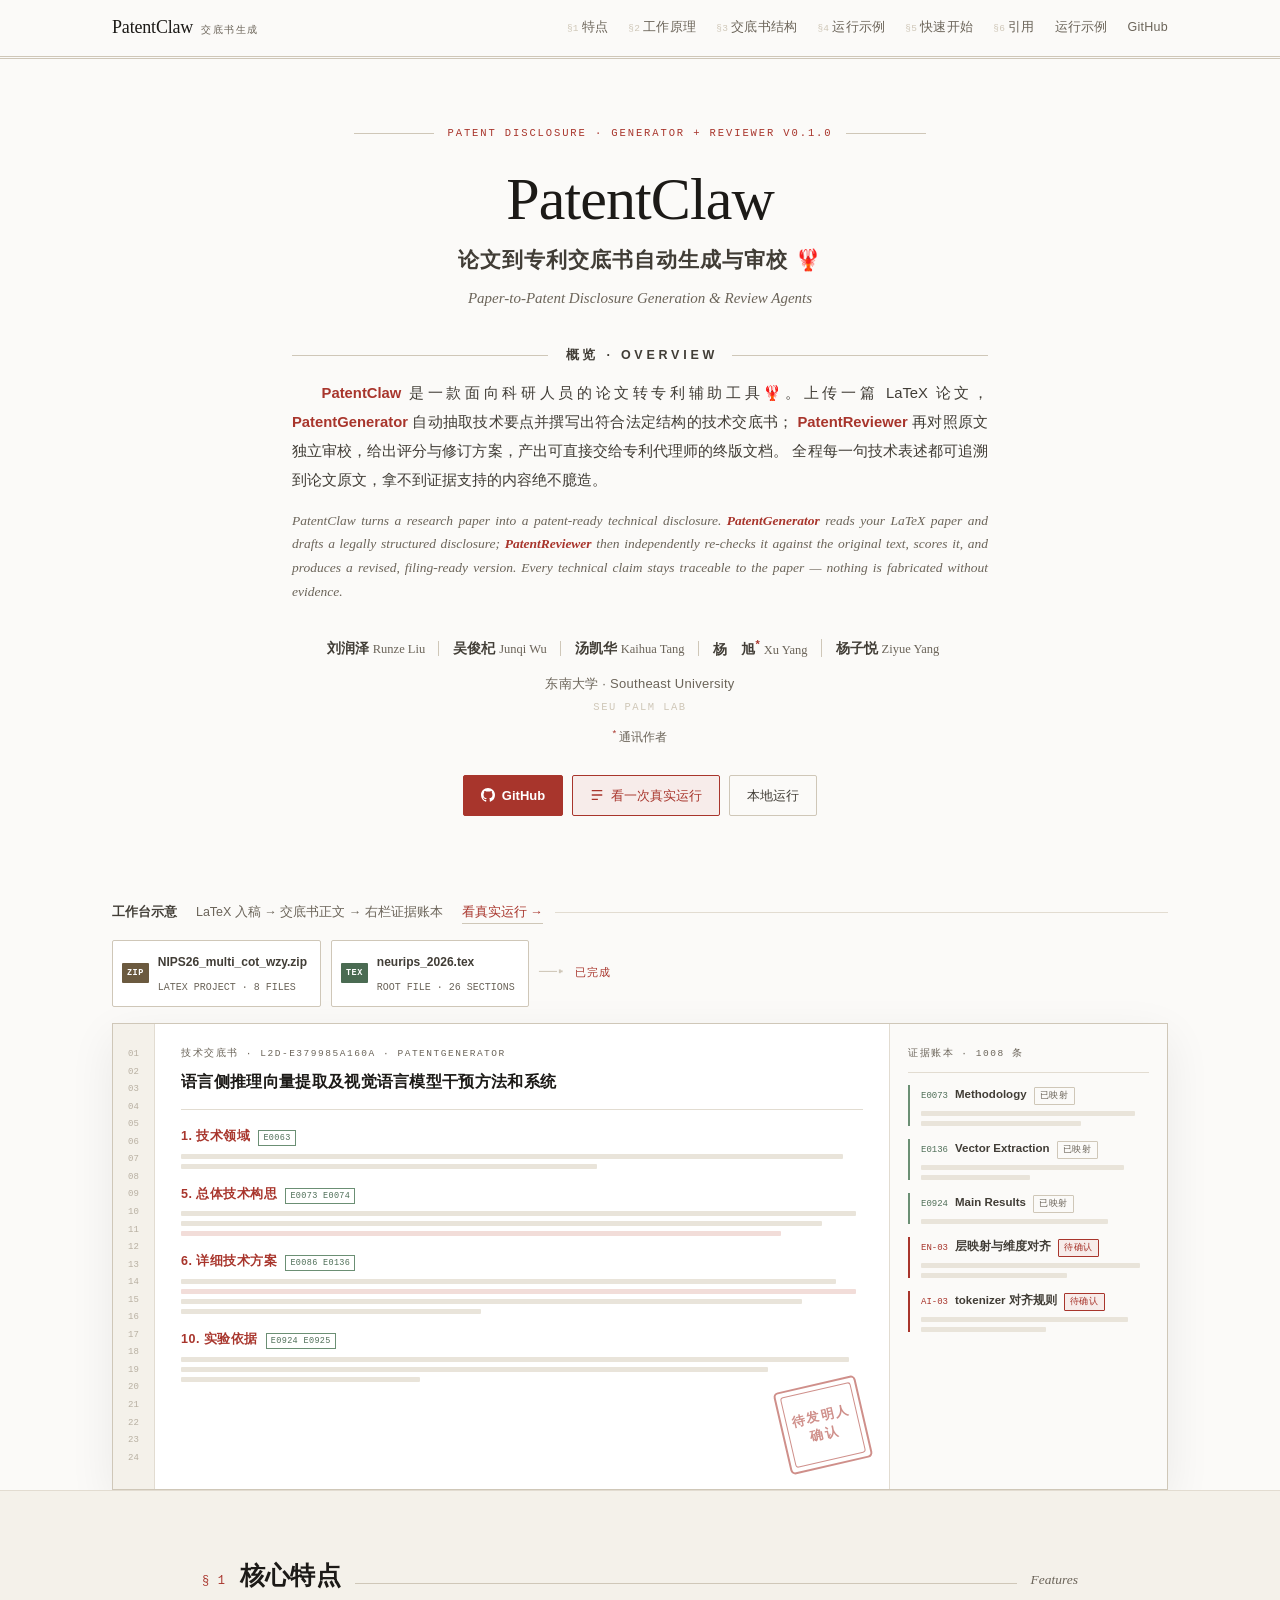
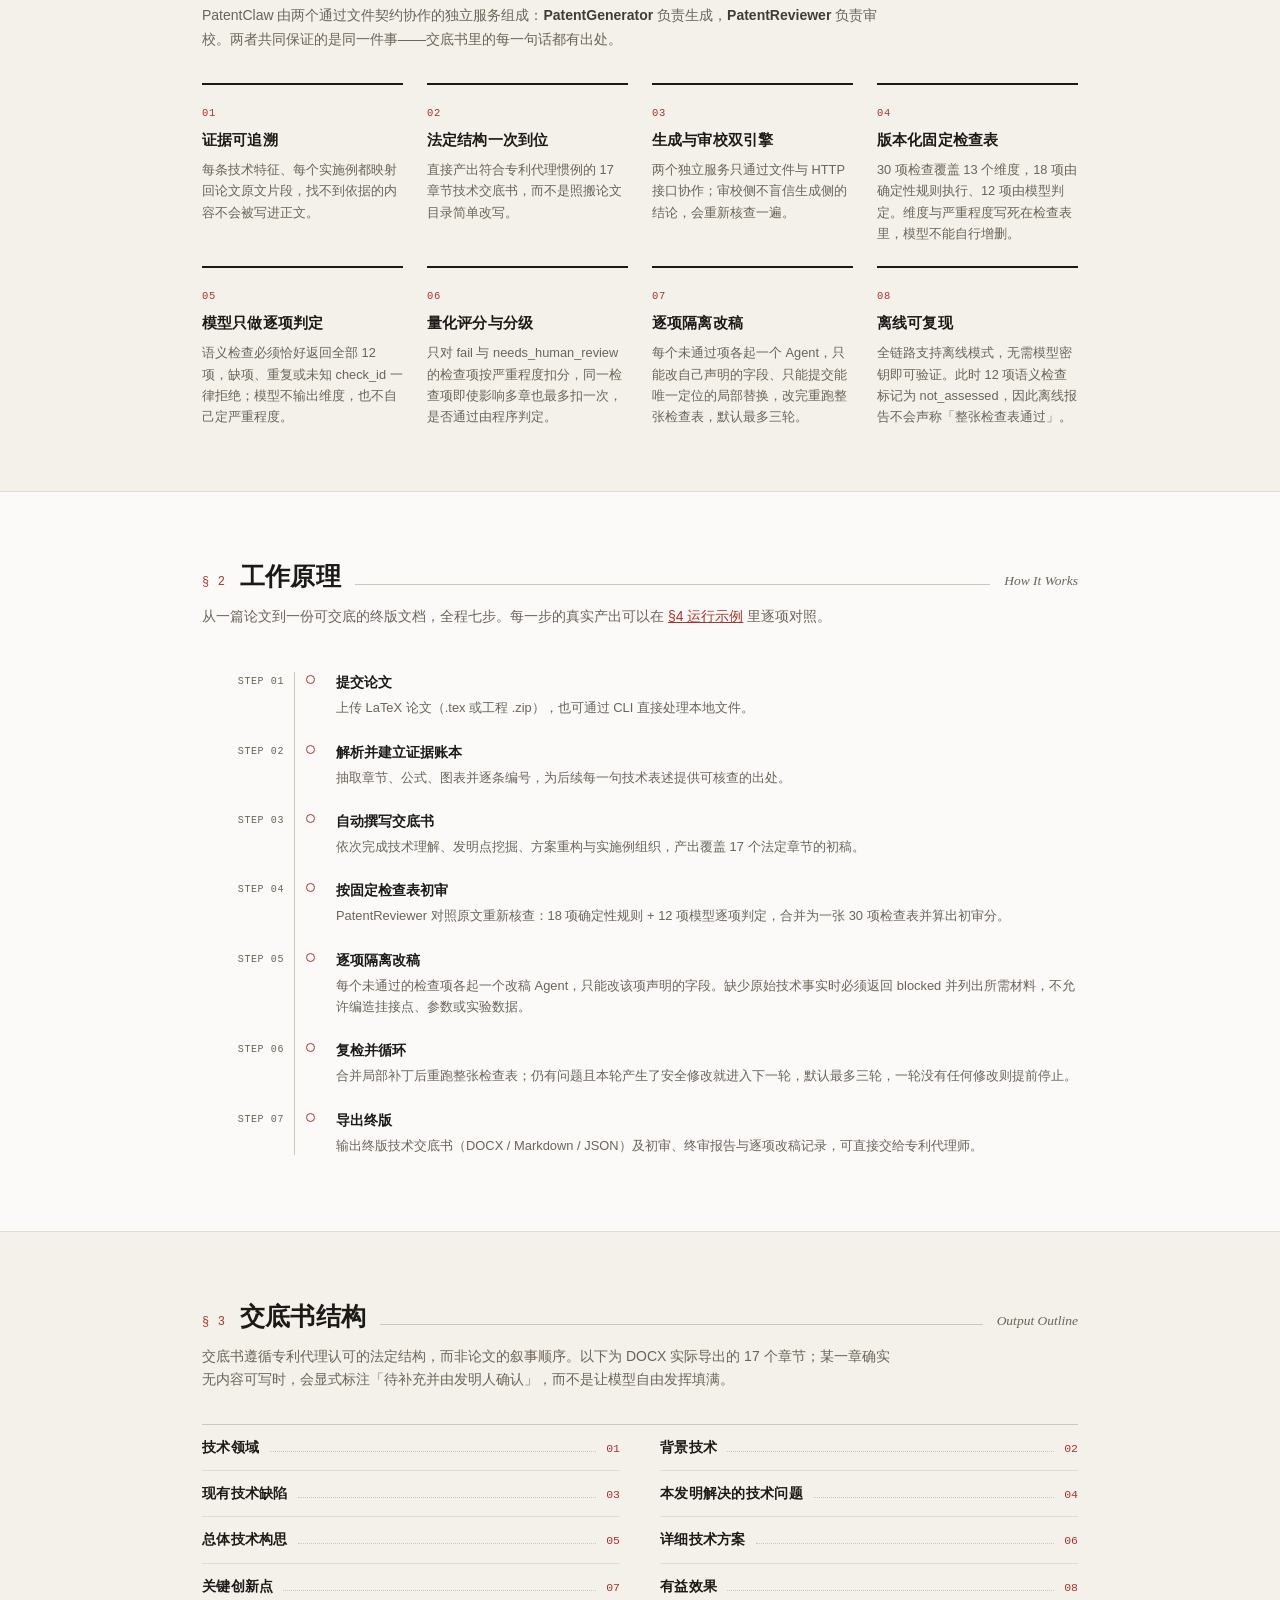
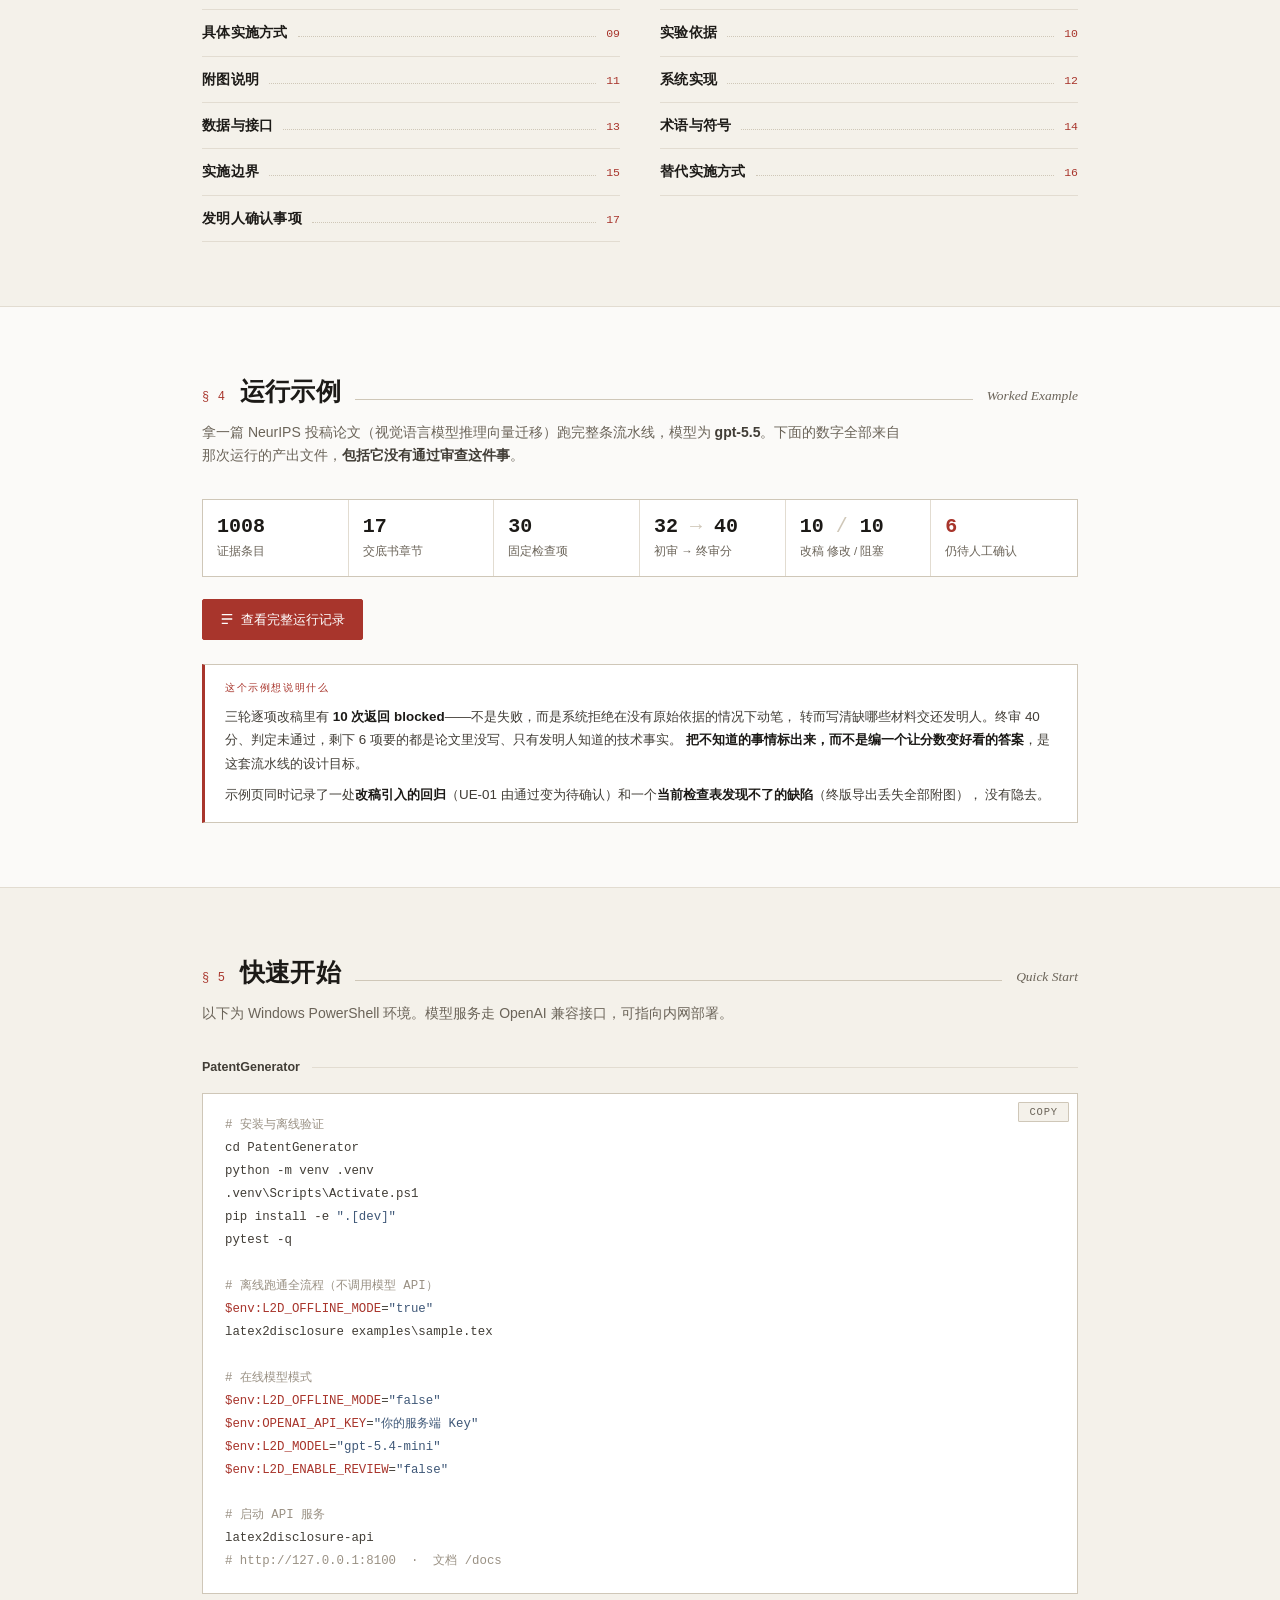
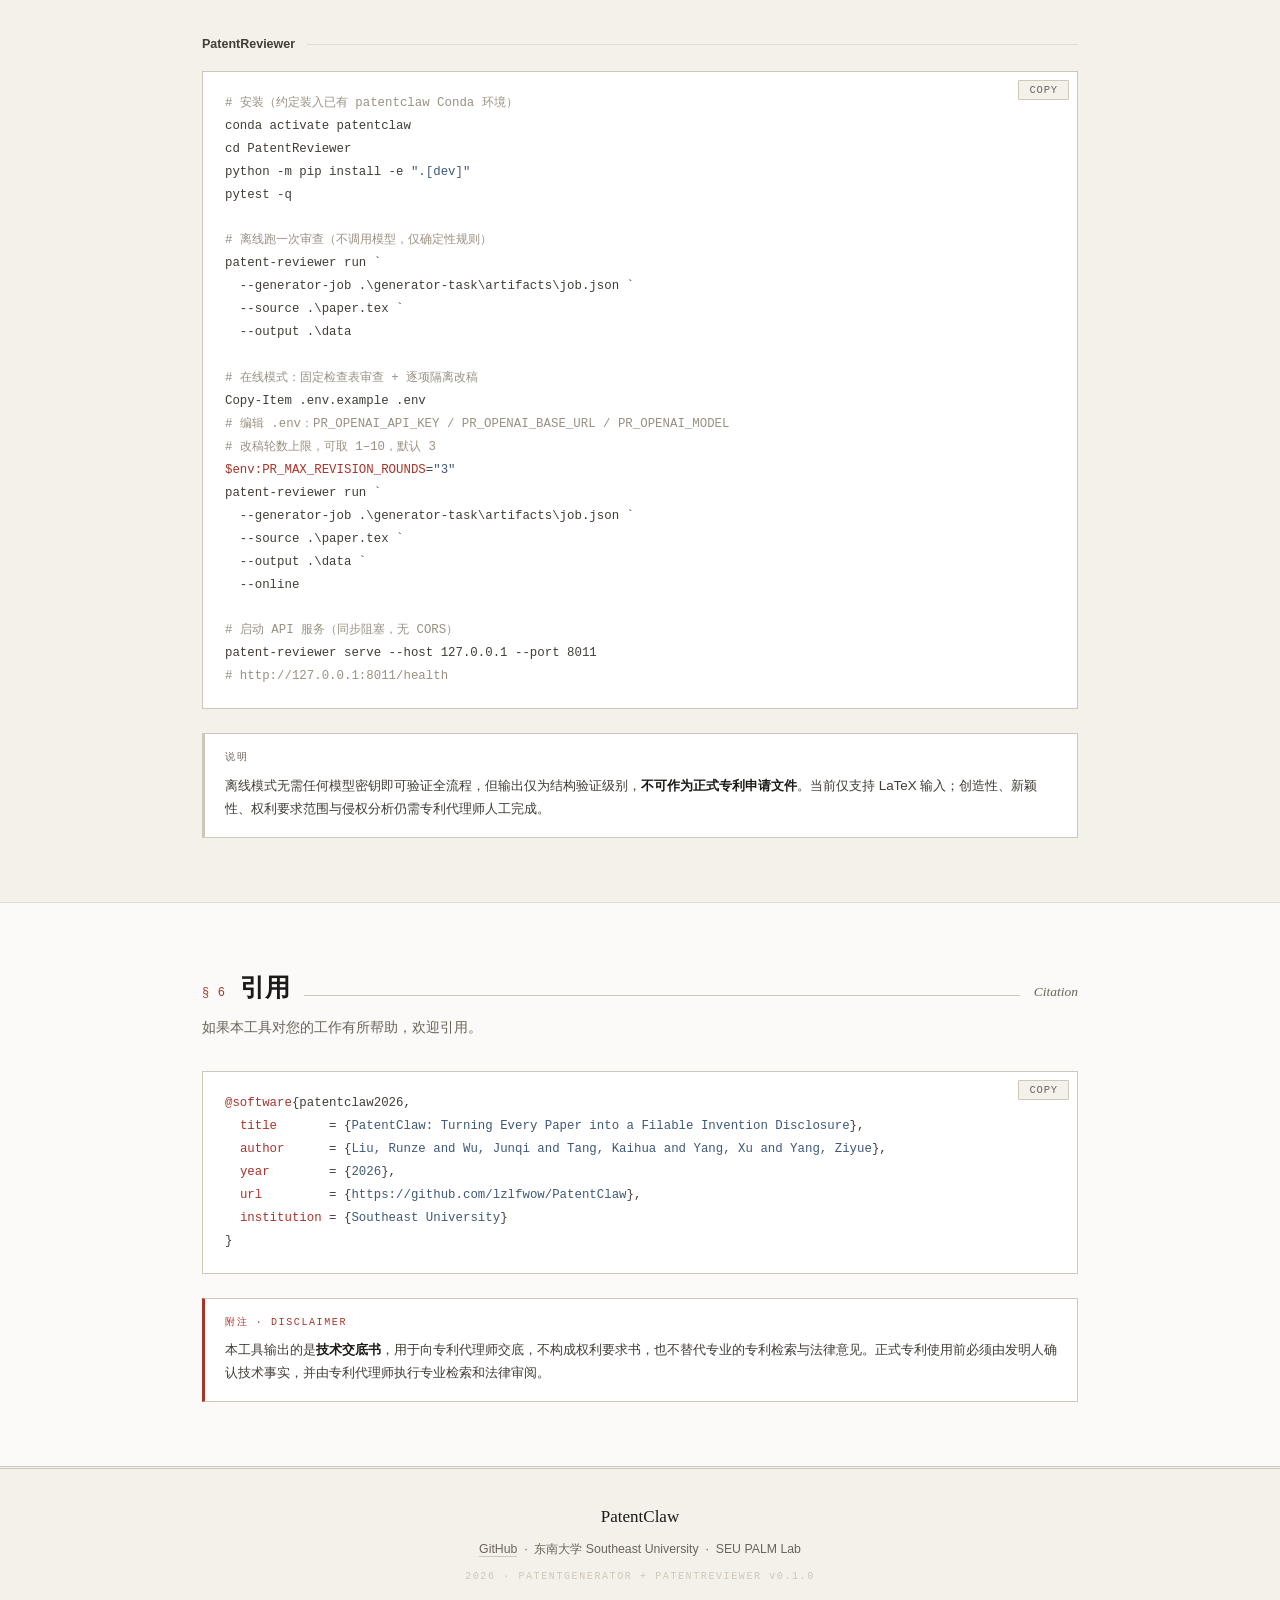
==== web/index.html @ f1d862a6 "feat(web): add project showcase page with real-run example 将展示页纳入仓库，并补上一个基于真实运行数据的示例子页。  - index.htm" ====
<!DOCTYPE html>
<html lang="zh-CN">
<head>
  <meta charset="UTF-8">
  <meta name="viewport" content="width=device-width, initial-scale=1.0">
  <title>PatentClaw — 论文到专利交底书自动生成与审校🦞</title>
  <meta name="description" content="PatentClaw：上传一篇论文，自动生成证据可追溯的技术交底书，并由独立审校服务重新核查、评分与改稿。">
  <meta property="og:title" content="PatentClaw — 论文到专利交底书自动生成与审校">
  <meta property="og:description" content="Turning Every Paper into a Filable Invention Disclosure">
  <meta property="og:type" content="website">
  <!-- 内联 SVG favicon，无需 assets 文件 -->
  <link rel="icon" href="data:image/svg+xml,<svg xmlns='http://www.w3.org/2000/svg' viewBox='0 0 100 100'><text y='.9em' font-size='90'>%F0%9F%A6%9E</text></svg>">
  <link rel="stylesheet" href="style.css">
  <style>

    /* ══════════════════════ HERO ══════════════════════ */
    .hero { max-width: 760px; margin: 0 auto; padding: 66px 32px 40px; text-align: center; }
    .hero-eyebrow { display: flex; align-items: center; gap: 14px; justify-content: center; margin-bottom: 26px; }
    .hero h1 {
      font-family: var(--font-serif);
      font-size: clamp(38px, 6.4vw, 60px);
      font-weight: 400; letter-spacing: -.015em; line-height: 1.05; margin-bottom: 12px;
    }
    .hero-cn {
      font-size: clamp(17px, 2.6vw, 21px); font-weight: 650;
      letter-spacing: .05em; color: var(--ink-2); margin-bottom: 8px;
    }
    .hero-en {
      font-family: var(--font-serif); font-style: italic;
      font-size: 15px; color: var(--muted); margin-bottom: 34px;
    }

    /* 概览块 */
    .abstract { margin-bottom: 32px; text-align: left; }
    .abstract-head { display: flex; align-items: center; gap: 14px; margin-bottom: 14px; }
    .abstract-head::before, .abstract-head::after { content: ''; height: 1px; background: var(--rule-2); flex: 1; }
    .abstract-head span {
      font-size: 12.5px; font-weight: 700; letter-spacing: .3em; color: var(--ink-2); padding-left: .3em;
    }
    .abstract p {
      font-size: 14.8px; line-height: 1.95; color: var(--ink-2);
      text-indent: 2em; text-align: justify;
    }
    .abstract p + p { margin-top: 14px; }
    .abstract p b { color: var(--seal); font-weight: 650; }
    .abstract p.en {
      font-family: var(--font-serif); font-style: italic; text-indent: 0;
      font-size: 13.5px; color: var(--muted); line-height: 1.75;
    }

    /* 署名 */
    .authors { display: flex; flex-wrap: wrap; justify-content: center; align-items: center; gap: 0 14px; margin-bottom: 12px; }
    .authors .a { font-size: 14px; font-weight: 600; color: var(--ink-2); position: relative; padding-right: 14px; }
    .authors .a:not(:last-child)::after {
      content: ''; position: absolute; right: 0; top: 4px; bottom: 4px; width: 1px; background: var(--rule-2);
    }
    .authors .en { font-family: var(--font-serif); font-weight: 400; color: var(--muted); font-size: 12.5px; margin-left: 4px; }
    .authors sup { color: var(--seal); font-size: 11px; margin-left: 1px; }
    .affil { font-size: 13px; color: var(--muted); letter-spacing: .02em; }
    .affil-lab {
      font-family: var(--font-mono); font-size: 10.5px; letter-spacing: .14em;
      text-transform: uppercase; color: var(--rule-2); margin-top: 5px; margin-bottom: 8px;
    }
    .corr-note { font-size: 11.5px; color: var(--muted); margin-bottom: 28px; }
    .corr-note sup { color: var(--seal); }

    .btns { display: flex; gap: 9px; justify-content: center; flex-wrap: wrap; }

    /* ══════════════════════ TEASER ══════════════════════ */
    .teaser { max-width: var(--max-wide); margin: 0 auto; padding: 46px 32px 0; }
    .teaser-cap { display: flex; align-items: center; gap: 12px; font-size: 12.5px; color: var(--muted); margin-bottom: 16px; }
    .teaser-cap::after { content: ''; flex: 1; height: 1px; background: var(--rule); }
    .teaser-cap b { color: var(--ink-2); font-weight: 650; }

    .intake { display: flex; align-items: center; gap: 10px; flex-wrap: wrap; margin-bottom: 16px; }
    .fchip {
      display: flex; align-items: center; gap: 9px;
      border: 1px solid var(--rule-2); background: var(--sheet);
      padding: 8px 13px 8px 9px; border-radius: 2px;
    }
    .fchip-ext {
      font-family: var(--font-mono); font-size: 8.5px; font-weight: 700; letter-spacing: .06em;
      color: #fff; padding: 3px 5px; border-radius: 1px;
    }
    .ext-tex { background: #4a6b52; } .ext-zip { background: #6b5a3f; }
    .fchip-name { font-size: 12px; font-weight: 600; color: var(--ink-2); }
    .fchip-meta { font-size: 10px; color: var(--muted); font-family: var(--font-mono); }
    .intake-arrow { font-family: var(--font-mono); color: var(--rule-2); font-size: 15px; }
    .intake-state { font-family: var(--font-mono); font-size: 10.5px; letter-spacing: .1em; color: var(--seal); text-transform: uppercase; }

    .sheet {
      display: grid; grid-template-columns: 1fr 278px;
      border: 1px solid var(--rule-2); background: var(--sheet);
      box-shadow: 0 1px 0 var(--rule-2), 0 14px 44px rgba(28,26,23,.07);
    }
    .sheet-main { position: relative; display: grid; grid-template-columns: 42px 1fr; }
    .lines {
      border-right: 1px solid var(--rule); background: var(--paper-2);
      padding: 22px 0; text-align: center;
      font-family: var(--font-mono); font-size: 9px; color: #b8b0a2; line-height: 1.95; user-select: none;
    }
    .sheet-doc { padding: 22px 26px 26px; position: relative; overflow: hidden; }
    .doc-kicker {
      font-family: var(--font-mono); font-size: 9.5px; letter-spacing: .16em;
      text-transform: uppercase; color: var(--muted); margin-bottom: 7px;
    }
    .doc-title { font-size: 16px; font-weight: 700; letter-spacing: .02em; padding-bottom: 14px; margin-bottom: 16px; border-bottom: 1px solid var(--rule); }
    .doc-sec { margin-bottom: 15px; }
    .doc-h { font-size: 12.5px; font-weight: 700; color: var(--seal); letter-spacing: .04em; margin-bottom: 7px; display: flex; align-items: baseline; gap: 8px; }
    .doc-ev { font-family: var(--font-mono); font-size: 8.5px; color: var(--jade); border: 1px solid var(--jade-line); padding: 0 4px; font-weight: 400; letter-spacing: .04em; }
    .bar { height: 5px; border-radius: 1px; background: #e9e4da; margin-bottom: 5px; }
    .bar.hl { background: #f2ddd9; }

    .seal-stamp {
      position: absolute; right: 24px; bottom: 22px;
      width: 84px; height: 84px; border: 2.5px solid var(--seal); border-radius: 5px;
      display: flex; align-items: center; justify-content: center;
      color: var(--seal); font-size: 13px; font-weight: 700;
      letter-spacing: .14em; line-height: 1.4; text-align: center;
      transform: rotate(-13deg); opacity: .55;
    }
    .seal-stamp::before { content: ''; position: absolute; inset: 4px; border: 1px solid var(--seal); border-radius: 3px; }

    .gutter { border-left: 1px solid var(--rule); background: var(--paper); padding: 22px 18px; }
    .gutter-h {
      font-family: var(--font-mono); font-size: 9.5px; letter-spacing: .16em; text-transform: uppercase;
      color: var(--muted); padding-bottom: 10px; margin-bottom: 12px; border-bottom: 1px solid var(--rule);
    }
    .anno { margin-bottom: 13px; padding-left: 11px; border-left: 2px solid var(--jade-line); }
    .anno.warn { border-left-color: var(--seal); }
    .anno-h { display: flex; align-items: baseline; gap: 7px; margin-bottom: 6px; flex-wrap: wrap; }
    .anno-code { font-family: var(--font-mono); font-size: 9px; color: var(--jade); }
    .anno.warn .anno-code { color: var(--seal); }
    .anno-name { font-size: 11.5px; font-weight: 650; color: var(--ink-2); }
    .anno-lv {
      font-family: var(--font-mono); font-size: 8.5px; letter-spacing: .08em;
      padding: 1px 5px; border: 1px solid var(--rule-2); color: var(--muted); border-radius: 1px;
    }
    .anno.warn .anno-lv { border-color: var(--seal); color: var(--seal); background: var(--seal-tint); }

    @media (max-width: 860px) {
      .sheet { grid-template-columns: 1fr; }
      .gutter { border-left: none; border-top: 1px solid var(--rule); }
      .lines { display: none; }
      .sheet-main { grid-template-columns: 1fr; }
    }

    /* ── 特点卡片 ── */
    .feat-grid { display: grid; grid-template-columns: repeat(4, 1fr); gap: 22px 24px; }
    .feat-card { border-top: 2px solid var(--ink); padding-top: 14px; }
    .feat-no { font-family: var(--font-mono); font-size: 10.5px; color: var(--seal); letter-spacing: .06em; }
    .feat-title { font-size: 14.5px; font-weight: 700; letter-spacing: .01em; margin: 6px 0 6px; }
    .feat-desc { font-size: 12.8px; color: var(--muted); line-height: 1.65; }
    @media (max-width: 900px) { .feat-grid { grid-template-columns: repeat(2, 1fr); } }
    @media (max-width: 560px) { .feat-grid { grid-template-columns: 1fr; } }

    /* ── 流水线（竖向） ── */
    .flow { position: relative; padding-left: 4px; }
    .flow::before { content: ''; position: absolute; left: 92px; top: 12px; bottom: 12px; width: 1px; background: var(--rule-2); }
    .flow-row { display: grid; grid-template-columns: 78px 28px 1fr; gap: 0 12px; align-items: start; padding: 11px 0; }
    .flow-stage {
      font-family: var(--font-mono); font-size: 10px; letter-spacing: .06em;
      color: var(--muted); text-align: right; padding-top: 3px;
    }
    .flow-dot-wrap { display: flex; justify-content: center; padding-top: 4px; }
    .flow-dot {
      width: 9px; height: 9px; border-radius: 50%;
      background: var(--paper); border: 1px solid var(--seal); position: relative; z-index: 1;
    }
    .flow-h { display: flex; align-items: baseline; gap: 9px; flex-wrap: wrap; margin-bottom: 3px; }
    .flow-cn { font-size: 14px; font-weight: 700; color: var(--ink); }
    .flow-d { font-size: 12.9px; color: var(--muted); line-height: 1.65; }
    @media (max-width: 640px) {
      .flow::before { display: none; }
      .flow-row { grid-template-columns: 1fr; gap: 3px; }
      .flow-stage { text-align: left; }
      .flow-dot-wrap { display: none; }
    }

    /* ── 目录 ── */
    .toc { border-top: 1px solid var(--rule-2); display: grid; grid-template-columns: 1fr 1fr; gap: 0 40px; }
    .toc-item { padding: 11px 0; border-bottom: 1px solid var(--rule); }
    .toc-line { display: flex; align-items: baseline; }
    .toc-cn { font-size: 14.2px; font-weight: 650; letter-spacing: .02em; }
    .toc-dots { flex: 1; border-bottom: 1px dotted var(--rule-2); margin: 0 10px 5px; min-width: 24px; }
    .toc-no { font-family: var(--font-mono); font-size: 11.5px; color: var(--seal); }
    @media (max-width: 640px) { .toc { grid-template-columns: 1fr; } }

    /* ── 代码 ── */
    .code-wrap { position: relative; }
    .code {
      background: var(--sheet); border: 1px solid var(--rule-2);
      padding: 20px 22px; font-family: var(--font-mono);
      font-size: 12.4px; line-height: 1.85; color: var(--ink-2);
      overflow-x: auto; white-space: pre;
    }
    .code .c { color: #9a9184; }
    .code .k { color: var(--seal); }
    .code .v { color: #3f5878; }
    .copy-btn {
      position: absolute; top: 9px; right: 9px;
      background: var(--paper-2); color: var(--muted);
      border: 1px solid var(--rule-2); border-radius: 1px;
      padding: 3px 10px; font-size: 10.5px; cursor: pointer;
      font-family: var(--font-mono); letter-spacing: .08em; transition: all .15s;
    }
    .copy-btn:hover { color: var(--seal); border-color: var(--seal); }

    /* ── 运行示例 ── */
    .ex-stats {
      display: grid; grid-template-columns: repeat(6, 1fr);
      border: 1px solid var(--rule-2); background: var(--sheet); margin-bottom: 22px;
    }
    .ex-stat { padding: 15px 14px; border-right: 1px solid var(--rule); }
    .ex-stat:last-child { border-right: none; }
    .ex-stat-v { font-family: var(--font-mono); font-size: 20px; font-weight: 600; color: var(--ink); line-height: 1.2; }
    .ex-stat-v .to { color: var(--rule-2); font-weight: 400; }
    .ex-stat-v.seal { color: var(--seal); }
    .ex-stat-k { font-size: 11.5px; color: var(--muted); margin-top: 3px; }
    @media (max-width: 860px) {
      .ex-stats { grid-template-columns: repeat(3, 1fr); }
      .ex-stat { border-bottom: 1px solid var(--rule); }
      .ex-stat:nth-child(3n) { border-right: none; }
    }
    @media (max-width: 480px) { .ex-stats { grid-template-columns: repeat(2, 1fr); } }
  </style>
</head>
<body>

<!-- ══════════════════════ NAV ══════════════════════ -->
<nav>
  <div class="nav-inner">
    <a href="#" class="nav-brand">
      <span class="nav-brand-name">PatentClaw</span>
      <span class="nav-brand-sub">交底书生成</span>
    </a>
    <div class="nav-links">
      <a href="#features"><span class="nav-no">§1</span>特点</a>
      <a href="#flow"><span class="nav-no">§2</span>工作原理</a>
      <a href="#outline"><span class="nav-no">§3</span>交底书结构</a>
      <a href="#example"><span class="nav-no">§4</span>运行示例</a>
      <a href="#start"><span class="nav-no">§5</span>快速开始</a>
      <a href="#citation"><span class="nav-no">§6</span>引用</a>
      <a href="example.html" class="nav-keep">运行示例</a>
      <a href="https://github.com/lzlfwow/PatentClaw" target="_blank" rel="noopener" class="nav-keep">GitHub</a>
    </div>
  </div>
</nav>

<!-- ══════════════════════ HERO ══════════════════════ -->
<div class="hero">
  <div class="hero-eyebrow"><span class="eyebrow">Patent Disclosure · Generator + Reviewer v0.1.0</span></div>

  <h1>PatentClaw</h1>
  <div class="hero-cn">论文到专利交底书自动生成与审校 🦞</div>
  <div class="hero-en">Paper-to-Patent Disclosure Generation &amp; Review Agents</div>

  <div class="abstract">
    <div class="abstract-head"><span>概览 · OVERVIEW</span></div>
    <p>
      <b>PatentClaw</b> 是一款面向科研人员的论文转专利辅助工具🦞。上传一篇 LaTeX 论文，
      <b>PatentGenerator</b> 自动抽取技术要点并撰写出符合法定结构的技术交底书；
      <b>PatentReviewer</b> 再对照原文独立审校，给出评分与修订方案，产出可直接交给专利代理师的终版文档。
      全程每一句技术表述都可追溯到论文原文，拿不到证据支持的内容绝不臆造。
    </p>
    <p class="en">
      PatentClaw turns a research paper into a patent-ready technical disclosure.
      <b>PatentGenerator</b> reads your LaTeX paper and drafts a legally structured disclosure;
      <b>PatentReviewer</b> then independently re-checks it against the original text, scores it,
      and produces a revised, filing-ready version. Every technical claim stays traceable to the
      paper — nothing is fabricated without evidence.
    </p>
  </div>

  <!-- TODO: 作者顺序 / 英文名如有变动，改这里与 §6 BibTeX 两处 -->
  <div class="authors">
    <span class="a">刘润泽<span class="en">Runze Liu</span></span>
    <span class="a">吴俊杞<span class="en">Junqi Wu</span></span>
    <span class="a">汤凯华<span class="en">Kaihua Tang</span></span>
    <span class="a">杨　旭<sup>*</sup><span class="en">Xu Yang</span></span>
    <span class="a">杨子悦<span class="en">Ziyue Yang</span></span>
  </div>
  <div class="affil">东南大学 · Southeast University</div>
  <div class="affil-lab">SEU PALM Lab</div>
  <div class="corr-note"><sup>*</sup> 通讯作者</div>

  <div class="btns">
    <a href="https://github.com/lzlfwow/PatentClaw" target="_blank" rel="noopener" class="btn btn-primary">
      <svg viewBox="0 0 16 16" fill="currentColor"><path d="M8 0C3.58 0 0 3.58 0 8c0 3.54 2.29 6.53 5.47 7.59.4.07.55-.17.55-.38 0-.19-.01-.82-.01-1.49-2.01.37-2.53-.49-2.69-.94-.09-.23-.48-.94-.82-1.13-.28-.15-.68-.52-.01-.53.63-.01 1.08.58 1.23.82.72 1.21 1.87.87 2.33.66.07-.52.28-.87.51-1.07-1.78-.2-3.64-.89-3.64-3.95 0-.87.31-1.59.82-2.15-.08-.2-.36-1.02.08-2.12 0 0 .67-.21 2.2.82.64-.18 1.32-.27 2-.27.68 0 1.36.09 2 .27 1.53-1.04 2.2-.82 2.2-.82.44 1.1.16 1.92.08 2.12.51.56.82 1.27.82 2.15 0 3.07-1.87 3.75-3.65 3.95.29.25.54.73.54 1.48 0 1.07-.01 1.93-.01 2.2 0 .21.15.46.55.38A8.013 8.013 0 0016 8c0-4.42-3.58-8-8-8z"/></svg>
      GitHub
    </a>
    <a href="example.html" class="btn btn-seal">
      <svg viewBox="0 0 16 16" fill="none" stroke="currentColor" stroke-width="1.6"><path d="M2 3h12M2 8h12M2 13h7"/></svg>
      看一次真实运行
    </a>
    <a href="#start" class="btn">本地运行</a>
  </div>
</div>

<!-- ══════════════════════ TEASER ══════════════════════ -->
<!-- 说明：以下整块是纯 CSS 画的界面示意，无图片依赖。
     文字信息取自 §4 的真实运行（生成任务 l2d-e379985a160a），
     灰条为正文段落的视觉占位；完整正文见 example.html -->
<div class="teaser">
  <p class="teaser-cap"><b>工作台示意</b>&nbsp;&nbsp;LaTeX 入稿 → 交底书正文 → 右栏证据账本&nbsp;&nbsp;<a href="example.html" style="color:var(--seal);text-decoration:none;border-bottom:1px solid var(--rule-2);">看真实运行 →</a></p>

  <div class="intake">
    <div class="fchip">
      <span class="fchip-ext ext-zip">ZIP</span>
      <span><span class="fchip-name">NIPS26_multi_cot_wzy.zip</span><br><span class="fchip-meta">LATEX PROJECT · 8 FILES</span></span>
    </div>
    <div class="fchip">
      <span class="fchip-ext ext-tex">TEX</span>
      <span><span class="fchip-name">neurips_2026.tex</span><br><span class="fchip-meta">ROOT FILE · 26 SECTIONS</span></span>
    </div>
    <span class="intake-arrow">──▸</span>
    <span class="intake-state">已完成</span>
  </div>

  <div class="sheet">
    <div class="sheet-main">
      <div class="lines">01<br>02<br>03<br>04<br>05<br>06<br>07<br>08<br>09<br>10<br>11<br>12<br>13<br>14<br>15<br>16<br>17<br>18<br>19<br>20<br>21<br>22<br>23<br>24</div>
      <div class="sheet-doc">
        <div class="doc-kicker">技术交底书 · l2d-e379985a160a · PatentGenerator</div>
        <div class="doc-title">语言侧推理向量提取及视觉语言模型干预方法和系统</div>

        <div class="doc-sec">
          <div class="doc-h">1. 技术领域 <span class="doc-ev">E0063</span></div>
          <div class="bar" style="width:97%"></div>
          <div class="bar" style="width:61%"></div>
        </div>
        <div class="doc-sec">
          <div class="doc-h">5. 总体技术构思 <span class="doc-ev">E0073 E0074</span></div>
          <div class="bar" style="width:99%"></div>
          <div class="bar" style="width:94%"></div>
          <div class="bar hl" style="width:88%"></div>
        </div>
        <div class="doc-sec">
          <div class="doc-h">6. 详细技术方案 <span class="doc-ev">E0086 E0136</span></div>
          <div class="bar" style="width:96%"></div>
          <div class="bar hl" style="width:99%"></div>
          <div class="bar" style="width:91%"></div>
          <div class="bar" style="width:44%"></div>
        </div>
        <div class="doc-sec">
          <div class="doc-h">10. 实验依据 <span class="doc-ev">E0924 E0925</span></div>
          <div class="bar" style="width:98%"></div>
          <div class="bar" style="width:86%"></div>
          <div class="bar" style="width:35%"></div>
        </div>

        <div class="seal-stamp">待发明人<br>确认</div>
      </div>
    </div>

    <div class="gutter">
      <div class="gutter-h">证据账本 · 1008 条</div>
      <div class="anno">
        <div class="anno-h"><span class="anno-code">E0073</span><span class="anno-name">Methodology</span><span class="anno-lv">已映射</span></div>
        <div class="bar" style="width:94%"></div><div class="bar" style="width:70%"></div>
      </div>
      <div class="anno">
        <div class="anno-h"><span class="anno-code">E0136</span><span class="anno-name">Vector Extraction</span><span class="anno-lv">已映射</span></div>
        <div class="bar" style="width:89%"></div><div class="bar" style="width:48%"></div>
      </div>
      <div class="anno">
        <div class="anno-h"><span class="anno-code">E0924</span><span class="anno-name">Main Results</span><span class="anno-lv">已映射</span></div>
        <div class="bar" style="width:82%"></div>
      </div>
      <div class="anno warn">
        <div class="anno-h"><span class="anno-code">EN-03</span><span class="anno-name">层映射与维度对齐</span><span class="anno-lv">待确认</span></div>
        <div class="bar" style="width:96%"></div><div class="bar" style="width:64%"></div>
      </div>
      <div class="anno warn">
        <div class="anno-h"><span class="anno-code">AI-03</span><span class="anno-name">tokenizer 对齐规则</span><span class="anno-lv">待确认</span></div>
        <div class="bar" style="width:91%"></div><div class="bar" style="width:55%"></div>
      </div>
    </div>
  </div>
</div>

<!-- ══════════════════════ § 1 核心特点 ══════════════════════ -->
<section id="features" class="tint">
  <div class="container">
    <div class="sec-head">
      <span class="sec-no">§ 1</span>
      <h2 class="sec-title">核心特点</h2>
      <span class="sec-rule"></span>
      <span class="sec-en">Features</span>
    </div>
    <p class="sec-desc">PatentClaw 由两个通过文件契约协作的独立服务组成：<b>PatentGenerator</b> 负责生成，<b>PatentReviewer</b> 负责审校。两者共同保证的是同一件事——交底书里的每一句话都有出处。</p>

    <div class="feat-grid">
      <div class="feat-card">
        <span class="feat-no">01</span>
        <div class="feat-title">证据可追溯</div>
        <div class="feat-desc">每条技术特征、每个实施例都映射回论文原文片段，找不到依据的内容不会被写进正文。</div>
      </div>
      <div class="feat-card">
        <span class="feat-no">02</span>
        <div class="feat-title">法定结构一次到位</div>
        <div class="feat-desc">直接产出符合专利代理惯例的 17 章节技术交底书，而不是照搬论文目录简单改写。</div>
      </div>
      <div class="feat-card">
        <span class="feat-no">03</span>
        <div class="feat-title">生成与审校双引擎</div>
        <div class="feat-desc">两个独立服务只通过文件与 HTTP 接口协作；审校侧不盲信生成侧的结论，会重新核查一遍。</div>
      </div>
      <div class="feat-card">
        <span class="feat-no">04</span>
        <div class="feat-title">版本化固定检查表</div>
        <div class="feat-desc">30 项检查覆盖 13 个维度，18 项由确定性规则执行、12 项由模型判定。维度与严重程度写死在检查表里，模型不能自行增删。</div>
      </div>
      <div class="feat-card">
        <span class="feat-no">05</span>
        <div class="feat-title">模型只做逐项判定</div>
        <div class="feat-desc">语义检查必须恰好返回全部 12 项，缺项、重复或未知 check_id 一律拒绝；模型不输出维度，也不自己定严重程度。</div>
      </div>
      <div class="feat-card">
        <span class="feat-no">06</span>
        <div class="feat-title">量化评分与分级</div>
        <div class="feat-desc">只对 fail 与 needs_human_review 的检查项按严重程度扣分，同一检查项即使影响多章也最多扣一次，是否通过由程序判定。</div>
      </div>
      <div class="feat-card">
        <span class="feat-no">07</span>
        <div class="feat-title">逐项隔离改稿</div>
        <div class="feat-desc">每个未通过项各起一个 Agent，只能改自己声明的字段、只能提交能唯一定位的局部替换，改完重跑整张检查表，默认最多三轮。</div>
      </div>
      <div class="feat-card">
        <span class="feat-no">08</span>
        <div class="feat-title">离线可复现</div>
        <div class="feat-desc">全链路支持离线模式，无需模型密钥即可验证。此时 12 项语义检查标记为 not_assessed，因此离线报告不会声称「整张检查表通过」。</div>
      </div>
    </div>
  </div>
</section>

<!-- ══════════════════════ § 2 工作原理 ══════════════════════ -->
<section id="flow">
  <div class="container">
    <div class="sec-head">
      <span class="sec-no">§ 2</span>
      <h2 class="sec-title">工作原理</h2>
      <span class="sec-rule"></span>
      <span class="sec-en">How It Works</span>
    </div>
    <p class="sec-desc">从一篇论文到一份可交底的终版文档，全程七步。每一步的真实产出可以在 <a href="example.html" style="color:var(--seal);">§4 运行示例</a> 里逐项对照。</p>

    <div class="flow">
      <div class="flow-row">
        <span class="flow-stage">STEP 01</span>
        <span class="flow-dot-wrap"><span class="flow-dot"></span></span>
        <div>
          <div class="flow-h"><span class="flow-cn">提交论文</span></div>
          <div class="flow-d">上传 LaTeX 论文（.tex 或工程 .zip），也可通过 CLI 直接处理本地文件。</div>
        </div>
      </div>
      <div class="flow-row">
        <span class="flow-stage">STEP 02</span>
        <span class="flow-dot-wrap"><span class="flow-dot"></span></span>
        <div>
          <div class="flow-h"><span class="flow-cn">解析并建立证据账本</span></div>
          <div class="flow-d">抽取章节、公式、图表并逐条编号，为后续每一句技术表述提供可核查的出处。</div>
        </div>
      </div>
      <div class="flow-row">
        <span class="flow-stage">STEP 03</span>
        <span class="flow-dot-wrap"><span class="flow-dot"></span></span>
        <div>
          <div class="flow-h"><span class="flow-cn">自动撰写交底书</span></div>
          <div class="flow-d">依次完成技术理解、发明点挖掘、方案重构与实施例组织，产出覆盖 17 个法定章节的初稿。</div>
        </div>
      </div>
      <div class="flow-row">
        <span class="flow-stage">STEP 04</span>
        <span class="flow-dot-wrap"><span class="flow-dot"></span></span>
        <div>
          <div class="flow-h"><span class="flow-cn">按固定检查表初审</span></div>
          <div class="flow-d">PatentReviewer 对照原文重新核查：18 项确定性规则 + 12 项模型逐项判定，合并为一张 30 项检查表并算出初审分。</div>
        </div>
      </div>
      <div class="flow-row">
        <span class="flow-stage">STEP 05</span>
        <span class="flow-dot-wrap"><span class="flow-dot"></span></span>
        <div>
          <div class="flow-h"><span class="flow-cn">逐项隔离改稿</span></div>
          <div class="flow-d">每个未通过的检查项各起一个改稿 Agent，只能改该项声明的字段。缺少原始技术事实时必须返回 blocked 并列出所需材料，不允许编造挂接点、参数或实验数据。</div>
        </div>
      </div>
      <div class="flow-row">
        <span class="flow-stage">STEP 06</span>
        <span class="flow-dot-wrap"><span class="flow-dot"></span></span>
        <div>
          <div class="flow-h"><span class="flow-cn">复检并循环</span></div>
          <div class="flow-d">合并局部补丁后重跑整张检查表；仍有问题且本轮产生了安全修改就进入下一轮，默认最多三轮，一轮没有任何修改则提前停止。</div>
        </div>
      </div>
      <div class="flow-row">
        <span class="flow-stage">STEP 07</span>
        <span class="flow-dot-wrap"><span class="flow-dot"></span></span>
        <div>
          <div class="flow-h"><span class="flow-cn">导出终版</span></div>
          <div class="flow-d">输出终版技术交底书（DOCX / Markdown / JSON）及初审、终审报告与逐项改稿记录，可直接交给专利代理师。</div>
        </div>
      </div>
    </div>
  </div>
</section>

<!-- ══════════════════════ § 3 交底书结构 ══════════════════════ -->
<section id="outline" class="tint">
  <div class="container">
    <div class="sec-head">
      <span class="sec-no">§ 3</span>
      <h2 class="sec-title">交底书结构</h2>
      <span class="sec-rule"></span>
      <span class="sec-en">Output Outline</span>
    </div>
    <p class="sec-desc">交底书遵循专利代理认可的法定结构，而非论文的叙事顺序。以下为 DOCX 实际导出的 17 个章节；某一章确实无内容可写时，会显式标注「待补充并由发明人确认」，而不是让模型自由发挥填满。</p>

    <div class="toc">
      <div class="toc-item"><div class="toc-line"><span class="toc-cn">技术领域</span><span class="toc-dots"></span><span class="toc-no">01</span></div></div>
      <div class="toc-item"><div class="toc-line"><span class="toc-cn">背景技术</span><span class="toc-dots"></span><span class="toc-no">02</span></div></div>
      <div class="toc-item"><div class="toc-line"><span class="toc-cn">现有技术缺陷</span><span class="toc-dots"></span><span class="toc-no">03</span></div></div>
      <div class="toc-item"><div class="toc-line"><span class="toc-cn">本发明解决的技术问题</span><span class="toc-dots"></span><span class="toc-no">04</span></div></div>
      <div class="toc-item"><div class="toc-line"><span class="toc-cn">总体技术构思</span><span class="toc-dots"></span><span class="toc-no">05</span></div></div>
      <div class="toc-item"><div class="toc-line"><span class="toc-cn">详细技术方案</span><span class="toc-dots"></span><span class="toc-no">06</span></div></div>
      <div class="toc-item"><div class="toc-line"><span class="toc-cn">关键创新点</span><span class="toc-dots"></span><span class="toc-no">07</span></div></div>
      <div class="toc-item"><div class="toc-line"><span class="toc-cn">有益效果</span><span class="toc-dots"></span><span class="toc-no">08</span></div></div>
      <div class="toc-item"><div class="toc-line"><span class="toc-cn">具体实施方式</span><span class="toc-dots"></span><span class="toc-no">09</span></div></div>
      <div class="toc-item"><div class="toc-line"><span class="toc-cn">实验依据</span><span class="toc-dots"></span><span class="toc-no">10</span></div></div>
      <div class="toc-item"><div class="toc-line"><span class="toc-cn">附图说明</span><span class="toc-dots"></span><span class="toc-no">11</span></div></div>
      <div class="toc-item"><div class="toc-line"><span class="toc-cn">系统实现</span><span class="toc-dots"></span><span class="toc-no">12</span></div></div>
      <div class="toc-item"><div class="toc-line"><span class="toc-cn">数据与接口</span><span class="toc-dots"></span><span class="toc-no">13</span></div></div>
      <div class="toc-item"><div class="toc-line"><span class="toc-cn">术语与符号</span><span class="toc-dots"></span><span class="toc-no">14</span></div></div>
      <div class="toc-item"><div class="toc-line"><span class="toc-cn">实施边界</span><span class="toc-dots"></span><span class="toc-no">15</span></div></div>
      <div class="toc-item"><div class="toc-line"><span class="toc-cn">替代实施方式</span><span class="toc-dots"></span><span class="toc-no">16</span></div></div>
      <div class="toc-item"><div class="toc-line"><span class="toc-cn">发明人确认事项</span><span class="toc-dots"></span><span class="toc-no">17</span></div></div>
    </div>
  </div>
</section>

<!-- ══════════════════════ § 4 运行示例 ══════════════════════ -->
<section id="example">
  <div class="container">
    <div class="sec-head">
      <span class="sec-no">§ 4</span>
      <h2 class="sec-title">运行示例</h2>
      <span class="sec-rule"></span>
      <span class="sec-en">Worked Example</span>
    </div>
    <p class="sec-desc">拿一篇 NeurIPS 投稿论文（视觉语言模型推理向量迁移）跑完整条流水线，模型为 <b>gpt-5.5</b>。下面的数字全部来自那次运行的产出文件，<b>包括它没有通过审查这件事</b>。</p>

    <div class="ex-stats">
      <div class="ex-stat">
        <div class="ex-stat-v">1008</div>
        <div class="ex-stat-k">证据条目</div>
      </div>
      <div class="ex-stat">
        <div class="ex-stat-v">17</div>
        <div class="ex-stat-k">交底书章节</div>
      </div>
      <div class="ex-stat">
        <div class="ex-stat-v">30</div>
        <div class="ex-stat-k">固定检查项</div>
      </div>
      <div class="ex-stat">
        <div class="ex-stat-v">32<span class="to"> → </span>40</div>
        <div class="ex-stat-k">初审 → 终审分</div>
      </div>
      <div class="ex-stat">
        <div class="ex-stat-v">10<span class="to"> / </span>10</div>
        <div class="ex-stat-k">改稿 修改 / 阻塞</div>
      </div>
      <div class="ex-stat">
        <div class="ex-stat-v seal">6</div>
        <div class="ex-stat-k">仍待人工确认</div>
      </div>
    </div>

    <div class="btns" style="justify-content:flex-start;margin-bottom:6px;">
      <a href="example.html" class="btn btn-primary">
        <svg viewBox="0 0 16 16" fill="none" stroke="currentColor" stroke-width="1.6"><path d="M2 3h12M2 8h12M2 13h7"/></svg>
        查看完整运行记录
      </a>
    </div>

    <div class="note">
      <div class="note-h">这个示例想说明什么</div>
      <p>三轮逐项改稿里有 <b>10 次返回 blocked</b>——不是失败，而是系统拒绝在没有原始依据的情况下动笔，
        转而写清缺哪些材料交还发明人。终审 40 分、判定未通过，剩下 6 项要的都是论文里没写、只有发明人知道的技术事实。
        <b>把不知道的事情标出来，而不是编一个让分数变好看的答案</b>，是这套流水线的设计目标。</p>
      <p>示例页同时记录了一处<b>改稿引入的回归</b>（UE-01 由通过变为待确认）和一个<b>当前检查表发现不了的缺陷</b>（终版导出丢失全部附图），
        没有隐去。</p>
    </div>
  </div>
</section>

<!-- ══════════════════════ § 5 快速开始 ══════════════════════ -->
<section id="start" class="tint">
  <div class="container">
    <div class="sec-head">
      <span class="sec-no">§ 5</span>
      <h2 class="sec-title">快速开始</h2>
      <span class="sec-rule"></span>
      <span class="sec-en">Quick Start</span>
    </div>
    <p class="sec-desc">以下为 Windows PowerShell 环境。模型服务走 OpenAI 兼容接口，可指向内网部署。</p>

    <div class="teaser-cap"><b>PatentGenerator</b></div>
    <div class="code-wrap">
      <button class="copy-btn" data-copy="#code-start">COPY</button>
      <div class="code" id="code-start"><span class="c"># 安装与离线验证</span>
cd PatentGenerator
python -m venv .venv
.venv\Scripts\Activate.ps1
pip install -e <span class="v">".[dev]"</span>
pytest -q

<span class="c"># 离线跑通全流程（不调用模型 API）</span>
<span class="k">$env:L2D_OFFLINE_MODE</span>=<span class="v">"true"</span>
latex2disclosure examples\sample.tex

<span class="c"># 在线模型模式</span>
<span class="k">$env:L2D_OFFLINE_MODE</span>=<span class="v">"false"</span>
<span class="k">$env:OPENAI_API_KEY</span>=<span class="v">"你的服务端 Key"</span>
<span class="k">$env:L2D_MODEL</span>=<span class="v">"gpt-5.4-mini"</span>
<span class="k">$env:L2D_ENABLE_REVIEW</span>=<span class="v">"false"</span>

<span class="c"># 启动 API 服务</span>
latex2disclosure-api
<span class="c"># http://127.0.0.1:8100  ·  文档 /docs</span></div>
    </div>

    <div class="teaser-cap" style="margin-top:40px;"><b>PatentReviewer</b></div>
    <div class="code-wrap">
      <button class="copy-btn" data-copy="#code-reviewer">COPY</button>
      <div class="code" id="code-reviewer"><span class="c"># 安装（约定装入已有 patentclaw Conda 环境）</span>
conda activate patentclaw
cd PatentReviewer
python -m pip install -e <span class="v">".[dev]"</span>
pytest -q

<span class="c"># 离线跑一次审查（不调用模型，仅确定性规则）</span>
patent-reviewer run `
  --generator-job .\generator-task\artifacts\job.json `
  --source .\paper.tex `
  --output .\data

<span class="c"># 在线模式：固定检查表审查 + 逐项隔离改稿</span>
Copy-Item .env.example .env
<span class="c"># 编辑 .env：PR_OPENAI_API_KEY / PR_OPENAI_BASE_URL / PR_OPENAI_MODEL</span>
<span class="c"># 改稿轮数上限，可取 1–10，默认 3</span>
<span class="k">$env:PR_MAX_REVISION_ROUNDS</span>=<span class="v">"3"</span>
patent-reviewer run `
  --generator-job .\generator-task\artifacts\job.json `
  --source .\paper.tex `
  --output .\data `
  --online

<span class="c"># 启动 API 服务（同步阻塞，无 CORS）</span>
patent-reviewer serve --host 127.0.0.1 --port 8011
<span class="c"># http://127.0.0.1:8011/health</span></div>
    </div>

    <div class="note calm">
      <div class="note-h">说明</div>
      <p>离线模式无需任何模型密钥即可验证全流程，但输出仅为结构验证级别，<b>不可作为正式专利申请文件</b>。当前仅支持 LaTeX 输入；创造性、新颖性、权利要求范围与侵权分析仍需专利代理师人工完成。</p>
    </div>
  </div>
</section>

<!-- ══════════════════════ § 6 引用 ══════════════════════ -->
<section id="citation">
  <div class="container">
    <div class="sec-head">
      <span class="sec-no">§ 6</span>
      <h2 class="sec-title">引用</h2>
      <span class="sec-rule"></span>
      <span class="sec-en">Citation</span>
    </div>
    <p class="sec-desc">如果本工具对您的工作有所帮助，欢迎引用。</p>

    <div class="code-wrap">
      <button class="copy-btn" data-copy="#bib">COPY</button>
      <div class="code" id="bib"><span class="k">@software</span>{patentclaw2026,
  <span class="k">title</span>       = {<span class="v">PatentClaw: Turning Every Paper into a Filable Invention Disclosure</span>},
  <span class="k">author</span>      = {<span class="v">Liu, Runze and Wu, Junqi and Tang, Kaihua and Yang, Xu and Yang, Ziyue</span>},
  <span class="k">year</span>        = {<span class="v">2026</span>},
  <span class="k">url</span>         = {<span class="v">https://github.com/lzlfwow/PatentClaw</span>},
  <span class="k">institution</span> = {<span class="v">Southeast University</span>}
}</div>
    </div>

    <div class="note">
      <div class="note-h">附注 · Disclaimer</div>
      <p>本工具输出的是<b>技术交底书</b>，用于向专利代理师交底，不构成权利要求书，也不替代专业的专利检索与法律意见。正式专利使用前必须由发明人确认技术事实，并由专利代理师执行专业检索和法律审阅。</p>
    </div>
  </div>
</section>

<!-- ══════════════════════ FOOTER ══════════════════════ -->
<footer>
  <div class="foot-brand">PatentClaw</div>
  <p>
    <a href="https://github.com/lzlfwow/PatentClaw" target="_blank" rel="noopener">GitHub</a>
    &nbsp;·&nbsp; 东南大学 Southeast University &nbsp;·&nbsp; SEU PALM Lab
  </p>
  <div class="foot-meta">2026 · PATENTGENERATOR + PATENTREVIEWER v0.1.0</div>
</footer>

<script>
  document.querySelectorAll('.copy-btn').forEach(function (btn) {
    btn.addEventListener('click', function () {
      var target = document.querySelector(btn.dataset.copy);
      if (!target) return;
      navigator.clipboard.writeText(target.innerText).then(function () {
        btn.textContent = 'COPIED';
        setTimeout(function () { btn.textContent = 'COPY'; }, 1500);
      });
    });
  });
</script>

</body>
</html>
---- web/style.css ----
/* PatentClaw 展示页公共设计系统
   墨 · 纸 · 朱砂。index.html 与 example.html 共用，改色只动 :root。
   页面各自的版式（hero、特点卡、检查表等）留在各自文件的 <style> 里。 */

*, *::before, *::after { box-sizing: border-box; margin: 0; padding: 0; }

:root {
  --ink:        #1c1a17;
  --ink-2:      #413d36;
  --muted:      #6b6459;
  --paper:      #fbfaf8;
  --paper-2:    #f4f1ea;
  --sheet:      #ffffff;
  --rule:       #e2dcd1;
  --rule-2:     #cfc7b8;
  --seal:       #a8352c;
  --seal-dark:  #8c2b23;
  --seal-tint:  #f7ecea;
  --jade:       #4f6f58;
  --jade-line:  #6b8f74;
  --jade-tint:  #edf2ee;
  --ochre:      #8a6320;
  --ochre-line: #b08a3c;
  --ochre-tint: #f9f2e3;

  --font-serif: Georgia, 'Times New Roman', 'Iowan Old Style', serif;
  --font-sans:  -apple-system, BlinkMacSystemFont, 'Segoe UI', 'PingFang SC',
                'Hiragino Sans GB', 'Microsoft YaHei', 'Noto Sans SC', sans-serif;
  --font-mono:  ui-monospace, SFMono-Regular, 'SF Mono', Menlo, Consolas, 'Courier New', monospace;

  --max: 940px;
  --max-wide: 1120px;
}

html { scroll-behavior: smooth; }
body {
  font-family: var(--font-sans);
  color: var(--ink);
  background: var(--paper);
  line-height: 1.65;
  font-size: 15px;
  -webkit-font-smoothing: antialiased;
}
::selection { background: #f0d9d5; }

/* 键盘焦点。不用 :focus 以免鼠标点击也画框；朱砂描边在纸底上够醒目。 */
:focus-visible {
  outline: 2px solid var(--seal);
  outline-offset: 2px;
  border-radius: 1px;
}

.container { max-width: var(--max); margin: 0 auto; padding: 0 32px; }
.container-wide { max-width: var(--max-wide); margin: 0 auto; padding: 0 32px; }
.eyebrow {
  font-family: var(--font-mono);
  font-size: 10.5px; letter-spacing: .18em; text-transform: uppercase;
  color: var(--seal);
}

/* ══════════════════════ NAV ══════════════════════ */
nav {
  position: sticky; top: 0; z-index: 100;
  background: rgba(251,250,248,.93);
  backdrop-filter: blur(12px); -webkit-backdrop-filter: blur(12px);
  border-bottom: 3px double var(--rule-2);
}
.nav-inner {
  max-width: var(--max-wide); margin: 0 auto; padding: 0 32px;
  height: 56px; display: flex; align-items: center; justify-content: space-between;
}
.nav-brand { display: flex; align-items: baseline; gap: 8px; text-decoration: none; color: var(--ink); }
.nav-brand-name { font-family: var(--font-serif); font-size: 18px; letter-spacing: -.01em; }
.nav-brand-sub {
  font-family: var(--font-mono); font-size: 9.5px; letter-spacing: .16em;
  text-transform: uppercase; color: var(--muted);
}
.nav-links { display: flex; gap: 20px; align-items: baseline; }
.nav-links a {
  text-decoration: none; color: var(--muted);
  font-size: 12.5px; letter-spacing: .02em; transition: color .15s;
  position: relative; padding-bottom: 2px;
}
.nav-links a::after {
  content: ''; position: absolute; left: 0; right: 0; bottom: -2px;
  height: 1px; background: var(--seal); transform: scaleX(0); transition: transform .18s;
}
.nav-links a:hover { color: var(--ink); }
.nav-links a:hover::after { transform: scaleX(1); }
.nav-links .nav-no { font-family: var(--font-mono); font-size: 9.5px; color: var(--rule-2); margin-right: 3px; }

/* 窄屏收掉章节锚点（导航栏太挤），但 .nav-keep 的跨页链接必须留下，
   否则子页在手机上没有任何回首页的入口。 */
@media (max-width: 980px) {
  .nav-links a:not(.nav-keep) { display: none; }
  .nav-links { gap: 14px; }
}

/* ══════════════════════ 按钮 ══════════════════════ */
.btn {
  display: inline-flex; align-items: center; gap: 7px;
  padding: 9px 17px; border-radius: 2px;
  font-size: 13px; font-weight: 550; text-decoration: none;
  border: 1px solid var(--rule-2); color: var(--ink-2); background: transparent;
  transition: all .16s; white-space: nowrap; cursor: pointer; font-family: inherit;
}
.btn:hover { border-color: var(--ink); color: var(--ink); background: var(--paper-2); }
.btn-primary { background: var(--seal); border-color: var(--seal); color: #fff; }
.btn-primary:hover { background: var(--seal-dark); border-color: var(--seal-dark); color: #fff; }
.btn-seal { border-color: var(--seal); color: var(--seal); background: var(--seal-tint); }
.btn-seal:hover { border-color: var(--seal-dark); color: var(--seal-dark); background: #f2ddd9; }
.btn svg { width: 14px; height: 14px; flex-shrink: 0; }

/* ══════════════════════ 章节骨架 ══════════════════════ */
section { padding: 64px 0; }
section.tint { background: var(--paper-2); border-top: 1px solid var(--rule); border-bottom: 1px solid var(--rule); }
.sec-head { display: flex; align-items: baseline; gap: 14px; margin-bottom: 8px; flex-wrap: wrap; }
.sec-no { font-family: var(--font-mono); font-size: 12px; color: var(--seal); letter-spacing: .06em; flex-shrink: 0; }
.sec-title { font-size: clamp(20px, 2.8vw, 25px); font-weight: 700; letter-spacing: .01em; flex-shrink: 0; }
.sec-rule { flex: 1; height: 1px; background: var(--rule-2); min-width: 20px; }
.sec-en { font-family: var(--font-serif); font-style: italic; font-size: 13.5px; color: var(--muted); flex-shrink: 0; }
.sec-desc { font-size: 14px; color: var(--muted); margin-bottom: 32px; max-width: 700px; }
.sec-desc b { color: var(--ink-2); font-weight: 650; }

/* hero 抬头两侧的细线，两页共用 */
.hero-eyebrow::before, .hero-eyebrow::after {
  content: ''; height: 1px; background: var(--rule-2); flex: 1; max-width: 80px;
}

/* ══════════════════════ 提示块 ══════════════════════ */
.note { margin-top: 24px; padding: 16px 20px; border: 1px solid var(--rule-2); border-left: 3px solid var(--seal); background: var(--sheet); }
.note.calm { border-left-color: var(--rule-2); }
.note.warn { border-left-color: var(--ochre-line); }
.note-h { font-family: var(--font-mono); font-size: 10px; letter-spacing: .16em; text-transform: uppercase; color: var(--seal); margin-bottom: 7px; }
.note.calm .note-h { color: var(--muted); }
.note.warn .note-h { color: var(--ochre); }
.note p { font-size: 13.4px; color: var(--ink-2); line-height: 1.75; }
.note p + p { margin-top: 8px; }
.note b { font-weight: 650; color: var(--ink); }
.note ul { margin: 8px 0 0; padding-left: 18px; }
.note li { font-size: 13.2px; color: var(--ink-2); line-height: 1.7; }

/* ══════════════════════ FOOTER ══════════════════════ */
footer { border-top: 3px double var(--rule-2); background: var(--paper-2); padding: 34px 32px; text-align: center; }
.foot-brand { font-family: var(--font-serif); font-size: 17px; margin-bottom: 8px; }
footer p { font-size: 12.3px; color: var(--muted); }
footer a { color: var(--muted); text-decoration: none; border-bottom: 1px solid var(--rule-2); }
footer a:hover { color: var(--seal); border-color: var(--seal); }
.foot-meta { font-family: var(--font-mono); font-size: 10px; letter-spacing: .16em; color: var(--rule-2); margin-top: 10px; }
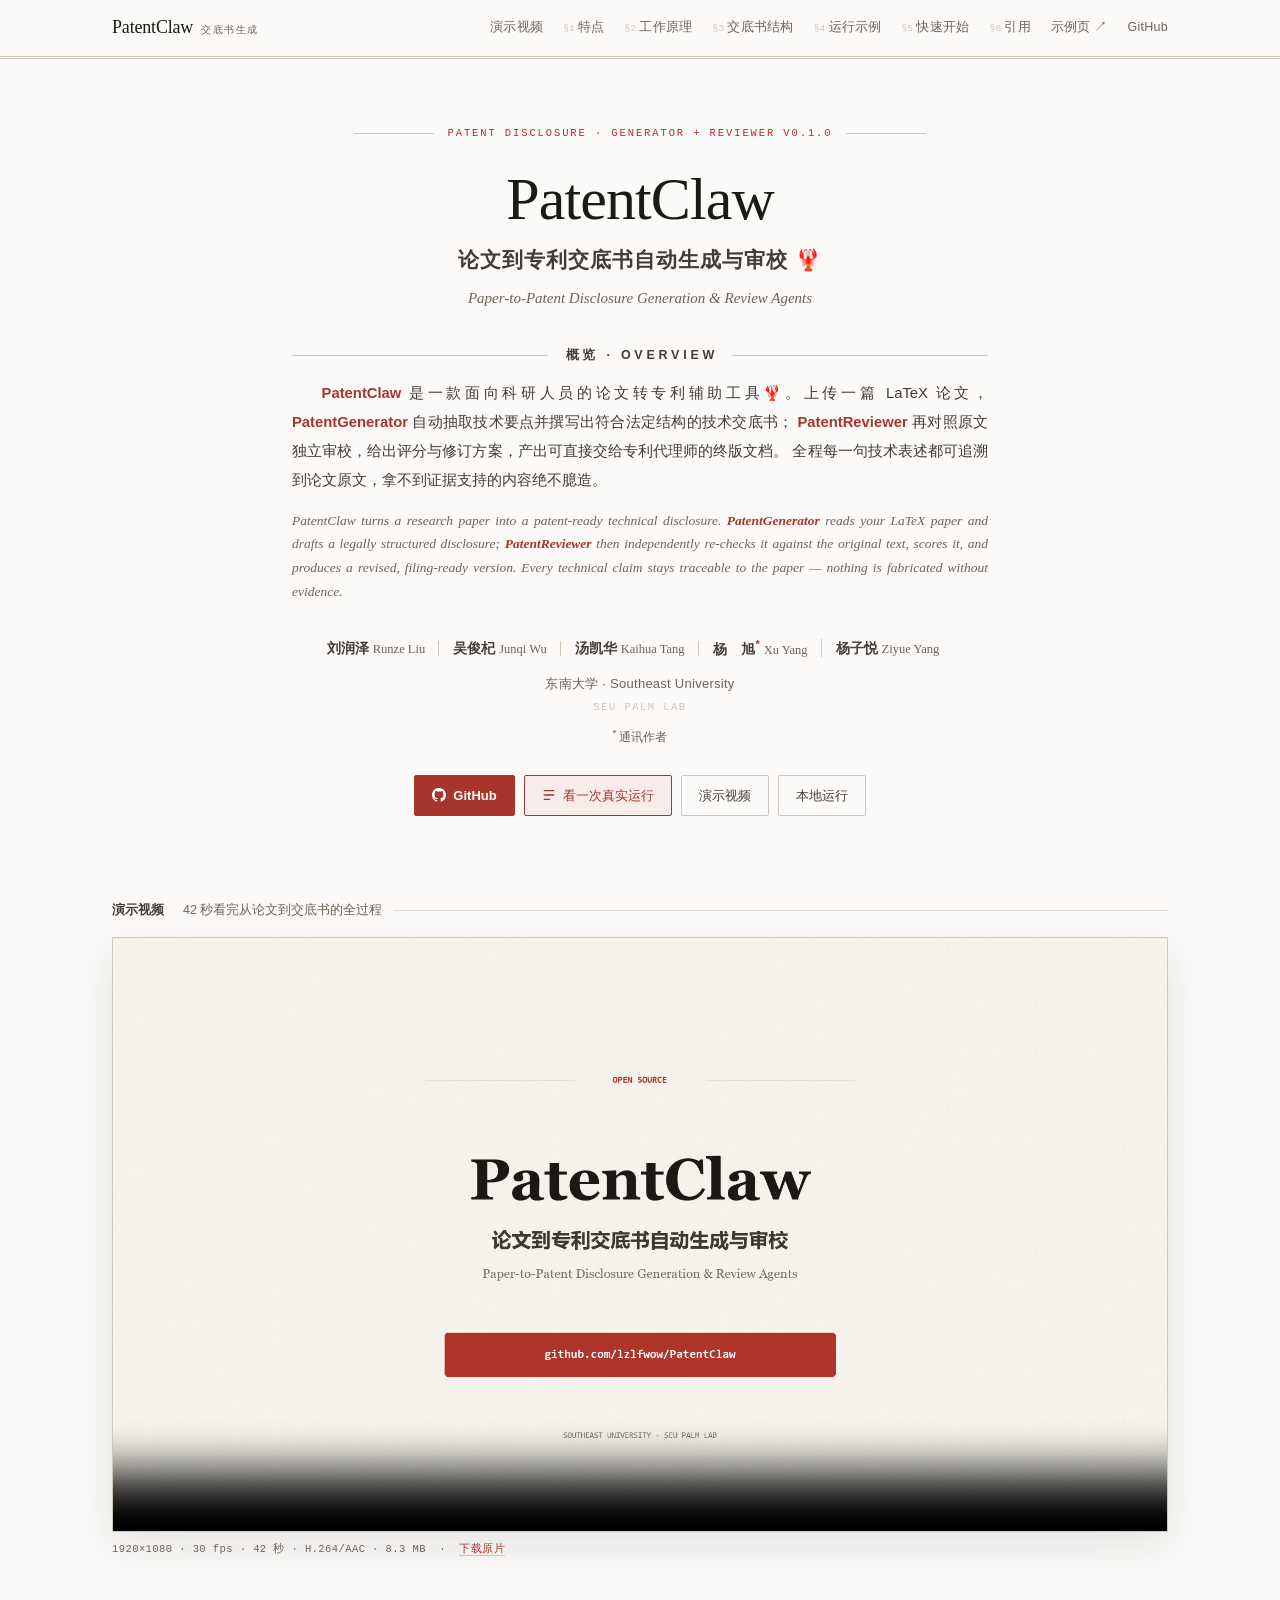
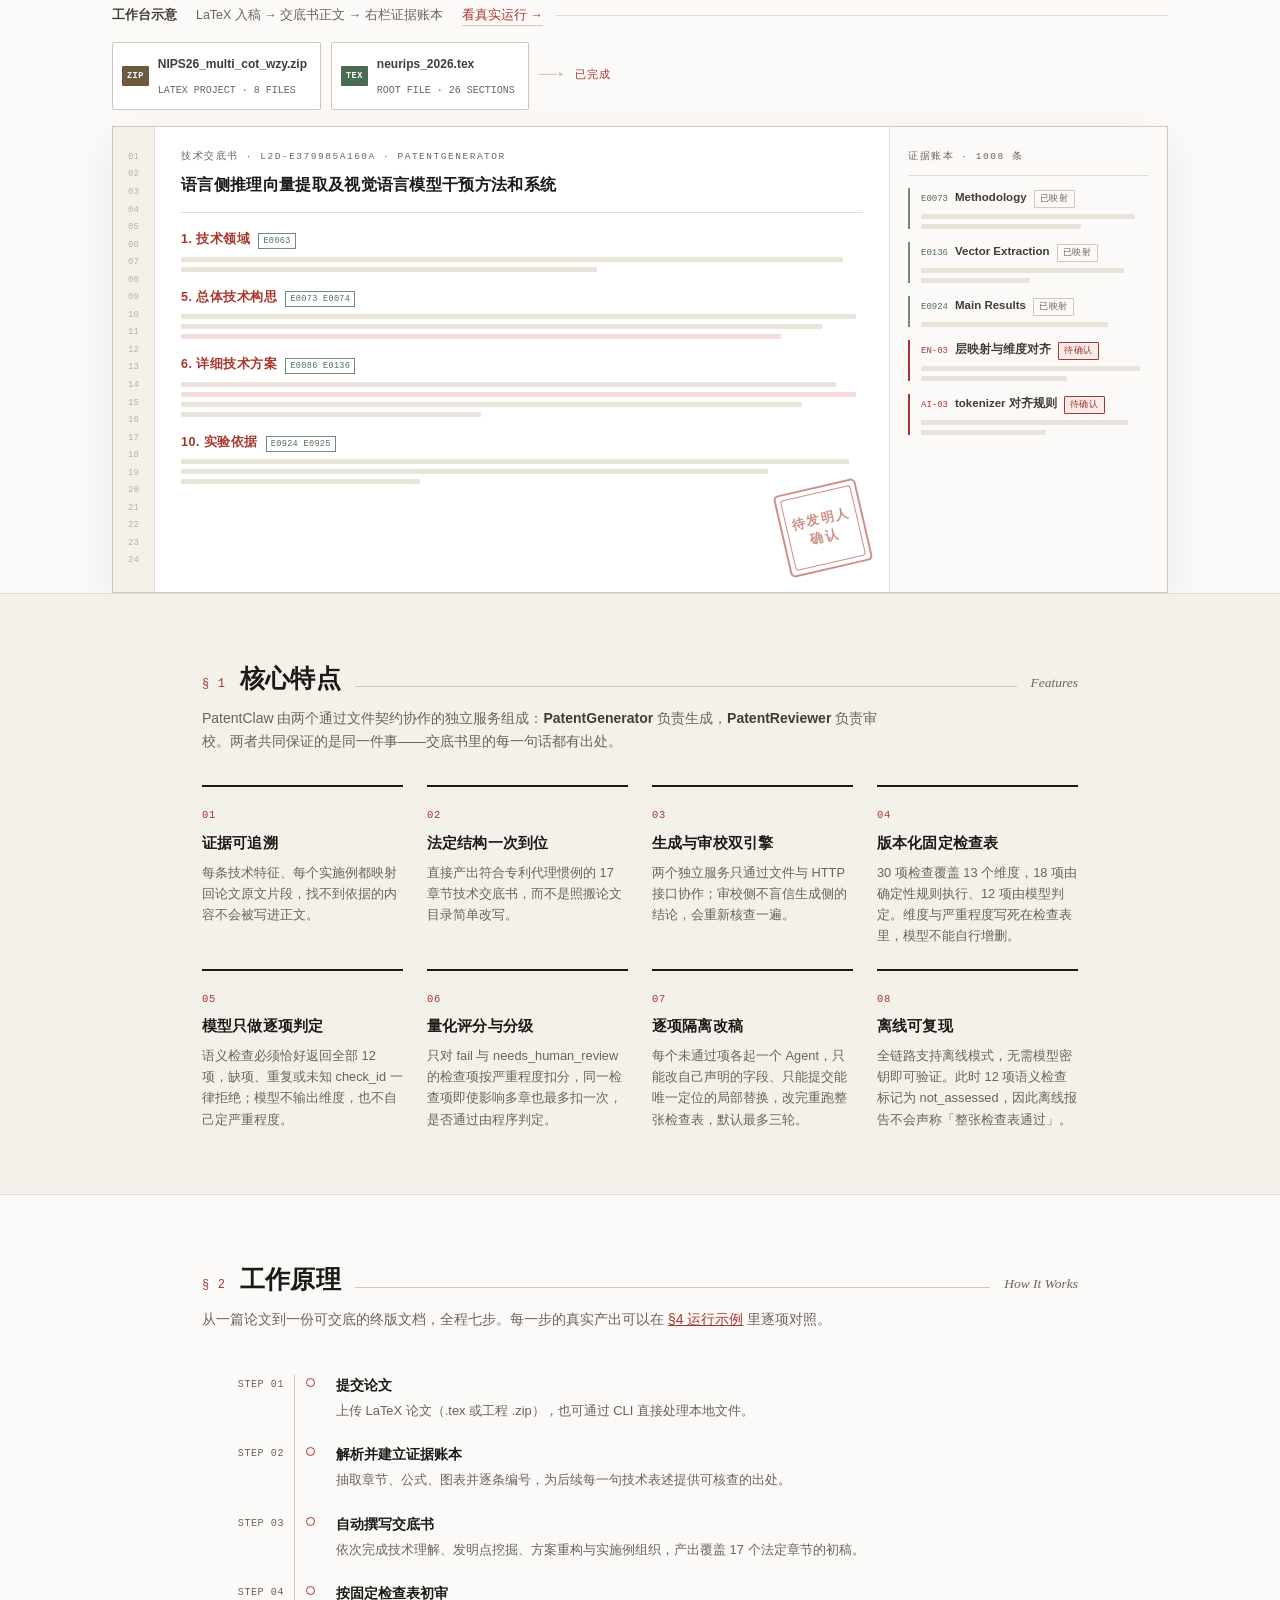
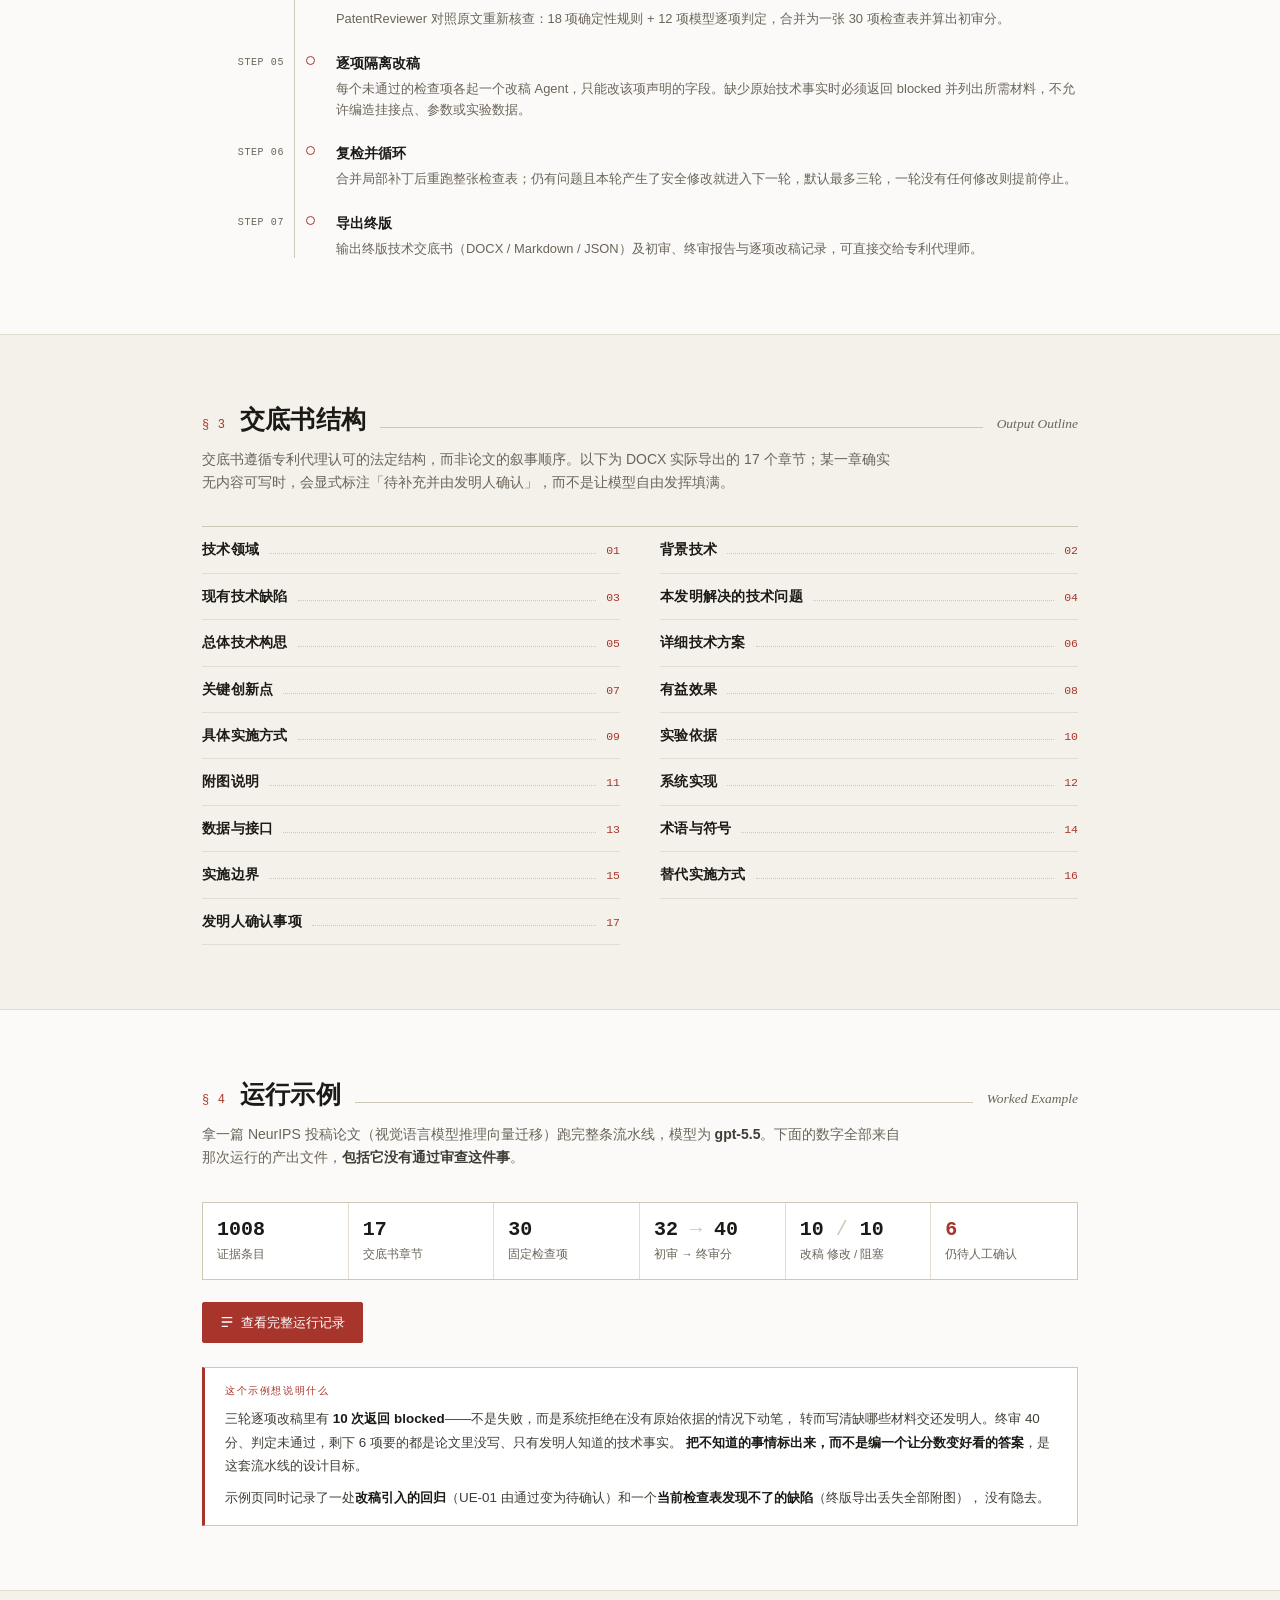
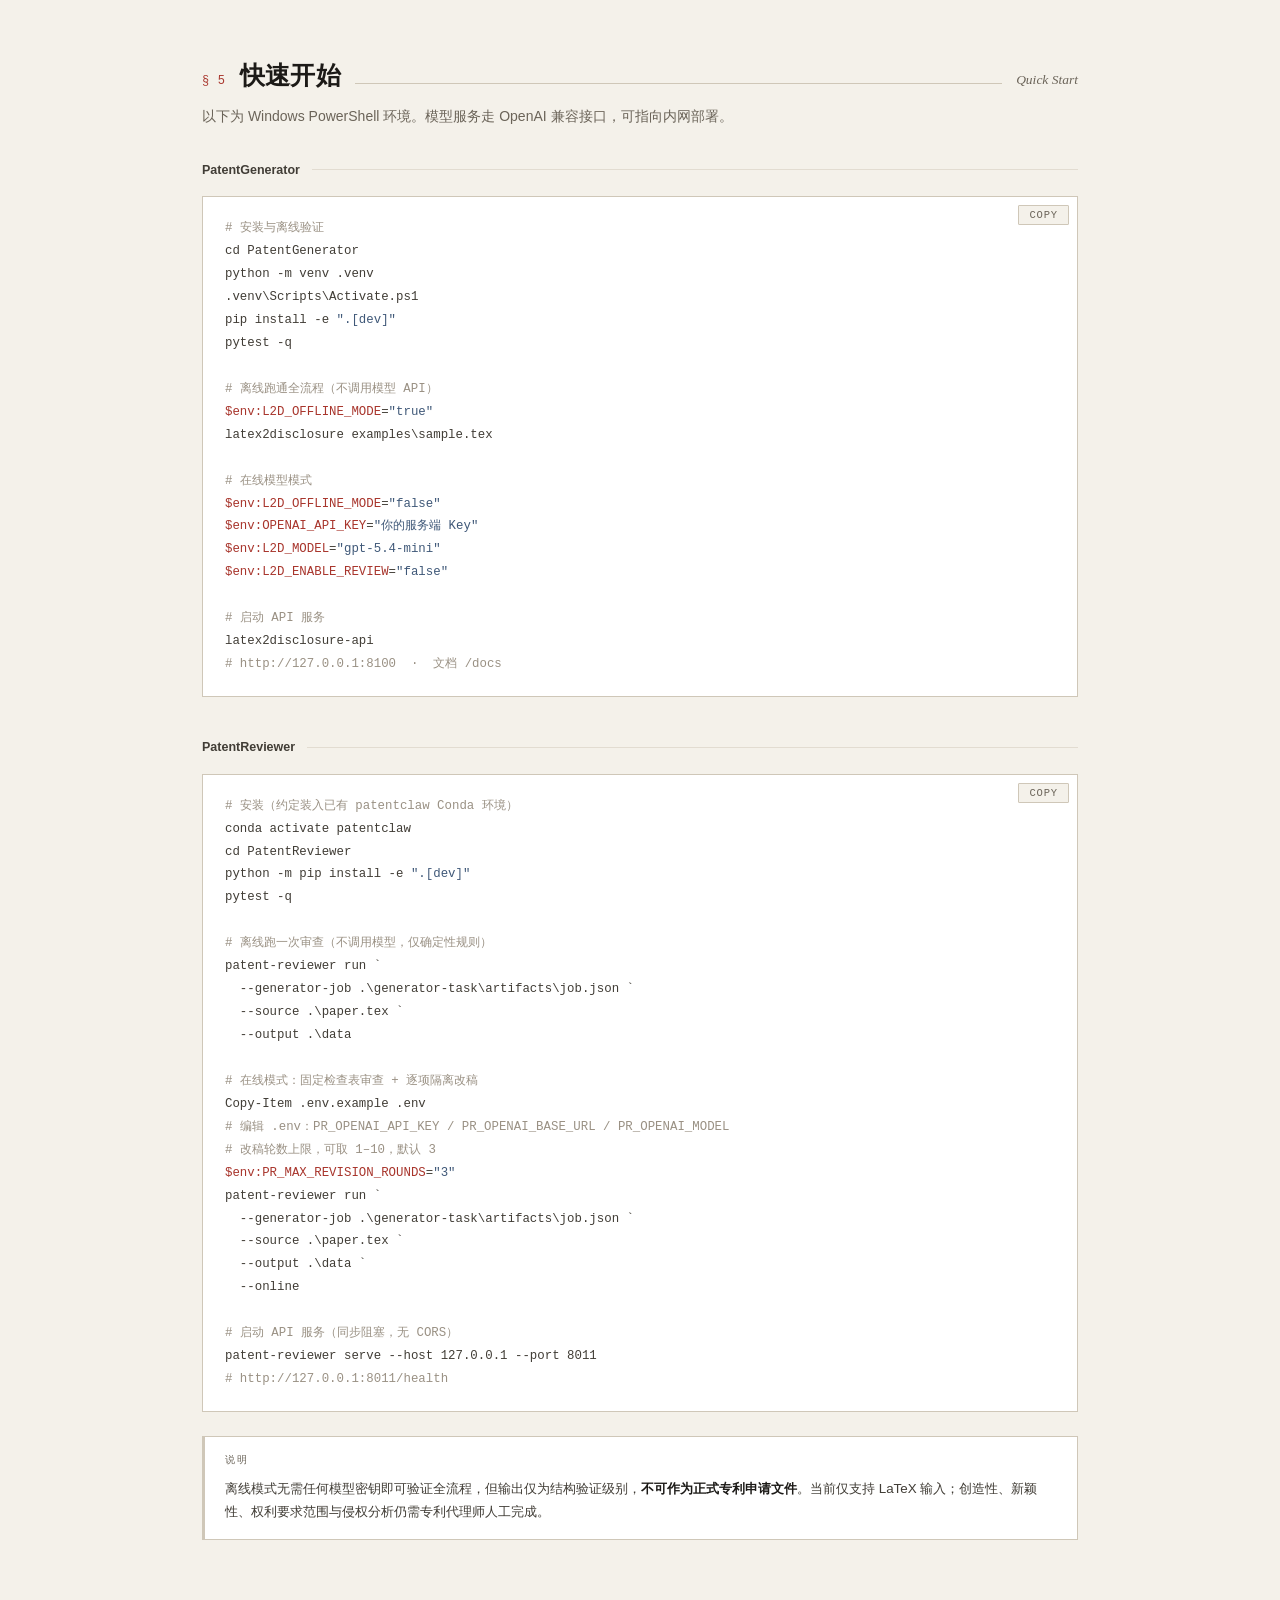
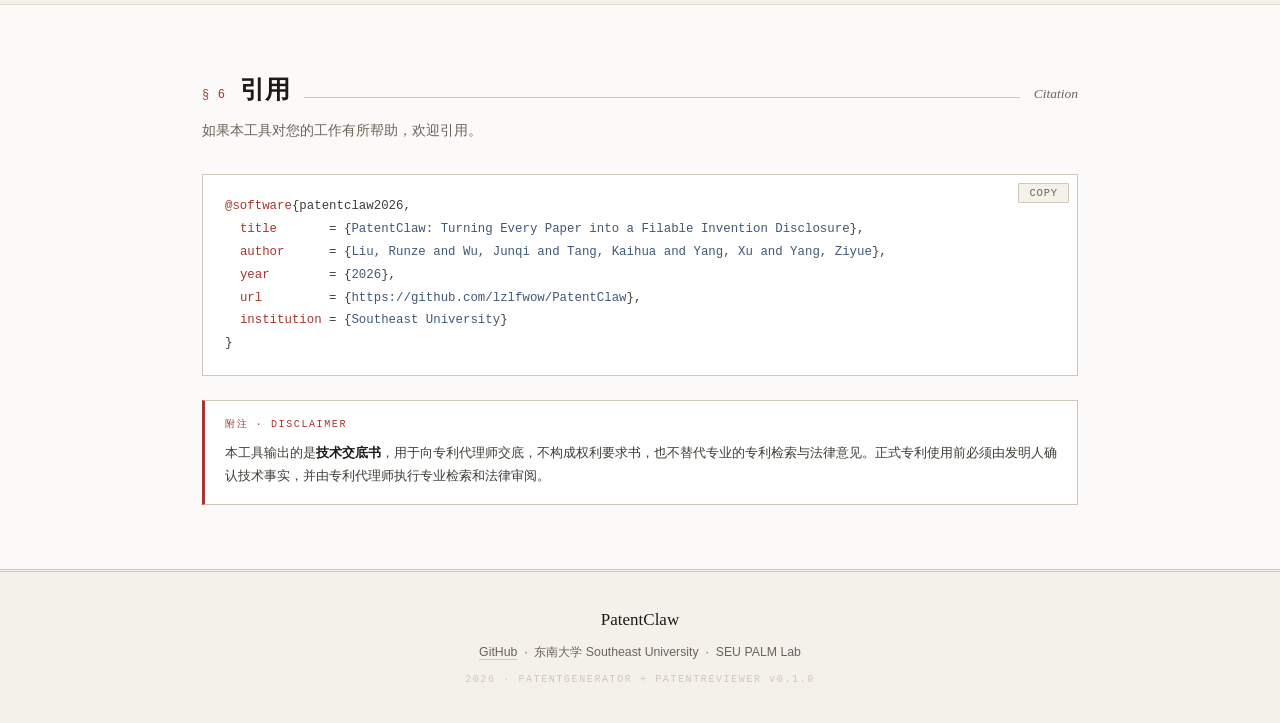
==== commit 02e9ab6e: "feat(web): embed 42s promo video on the landing page - assets/: 加入成片（1920x1080 H.264/AAC，8.3MB）与封面  " ====
--- a/web/index.html
+++ b/web/index.html
@@ -8,6 +8,12 @@
   <meta property="og:title" content="PatentClaw — 论文到专利交底书自动生成与审校">
   <meta property="og:description" content="Turning Every Paper into a Filable Invention Disclosure">
   <meta property="og:type" content="website">
+  <meta property="og:image" content="assets/promo-poster.jpg">
+  <meta property="og:video" content="assets/patentclaw-promo-1080p.mp4">
+  <meta property="og:video:type" content="video/mp4">
+  <meta property="og:video:width" content="1920">
+  <meta property="og:video:height" content="1080">
+  <meta name="twitter:card" content="player">
   <!-- 内联 SVG favicon，无需 assets 文件 -->
   <link rel="icon" href="data:image/svg+xml,<svg xmlns='http://www.w3.org/2000/svg' viewBox='0 0 100 100'><text y='.9em' font-size='90'>%F0%9F%A6%9E</text></svg>">
   <link rel="stylesheet" href="style.css">
@@ -65,6 +71,24 @@
     .corr-note sup { color: var(--seal); }
 
     .btns { display: flex; gap: 9px; justify-content: center; flex-wrap: wrap; }
+
+    /* ══════════════════════ 演示视频 ══════════════════════ */
+    .demo { max-width: var(--max-wide); margin: 0 auto; padding: 44px 32px 0; }
+    .video-frame {
+      border: 1px solid var(--rule-2); background: var(--ink);
+      box-shadow: 0 1px 0 var(--rule-2), 0 14px 44px rgba(28,26,23,.10);
+      line-height: 0;
+    }
+    .video-frame video {
+      display: block; width: 100%; height: auto; max-height: 78vh;
+      object-fit: contain; background: var(--ink);
+    }
+    .video-meta {
+      margin-top: 10px; font-family: var(--font-mono);
+      font-size: 10.5px; letter-spacing: .04em; color: var(--muted);
+    }
+    .video-meta a { color: var(--seal); text-decoration: none; border-bottom: 1px solid var(--rule-2); }
+    .video-meta a:hover { border-color: var(--seal); }
 
     /* ══════════════════════ TEASER ══════════════════════ */
     .teaser { max-width: var(--max-wide); margin: 0 auto; padding: 46px 32px 0; }
@@ -235,13 +259,14 @@
       <span class="nav-brand-sub">交底书生成</span>
     </a>
     <div class="nav-links">
+      <a href="#demo">演示视频</a>
       <a href="#features"><span class="nav-no">§1</span>特点</a>
       <a href="#flow"><span class="nav-no">§2</span>工作原理</a>
       <a href="#outline"><span class="nav-no">§3</span>交底书结构</a>
       <a href="#example"><span class="nav-no">§4</span>运行示例</a>
       <a href="#start"><span class="nav-no">§5</span>快速开始</a>
       <a href="#citation"><span class="nav-no">§6</span>引用</a>
-      <a href="example.html" class="nav-keep">运行示例</a>
+      <a href="example.html" class="nav-keep">示例页 ↗</a>
       <a href="https://github.com/lzlfwow/PatentClaw" target="_blank" rel="noopener" class="nav-keep">GitHub</a>
     </div>
   </div>
@@ -293,8 +318,32 @@
       <svg viewBox="0 0 16 16" fill="none" stroke="currentColor" stroke-width="1.6"><path d="M2 3h12M2 8h12M2 13h7"/></svg>
       看一次真实运行
     </a>
+    <a href="#demo" class="btn">演示视频</a>
     <a href="#start" class="btn">本地运行</a>
   </div>
+</div>
+
+<!-- ══════════════════════ 演示视频 ══════════════════════ -->
+<!-- 成片与封面在 assets/，源工程 promo-video/ 不进仓库（含 Chrome 配置，约 119MB）。
+     不自动播放：视频有音轨，且 8MB 不该在用户没点之前就下载。 -->
+<div class="demo" id="demo">
+  <p class="teaser-cap"><b>演示视频</b>&nbsp;&nbsp;42 秒看完从论文到交底书的全过程</p>
+  <div class="video-frame">
+    <video
+      controls
+      preload="metadata"
+      playsinline
+      poster="assets/promo-poster.jpg"
+      width="1920" height="1080">
+      <source src="assets/patentclaw-promo-1080p.mp4" type="video/mp4">
+      你的浏览器不支持内嵌视频。
+      <a href="assets/patentclaw-promo-1080p.mp4">直接下载 MP4（8.3 MB）</a>
+    </video>
+  </div>
+  <p class="video-meta">
+    1920×1080 · 30 fps · 42 秒 · H.264/AAC · 8.3 MB &nbsp;·&nbsp;
+    <a href="assets/patentclaw-promo-1080p.mp4" download>下载原片</a>
+  </p>
 </div>
 
 <!-- ══════════════════════ TEASER ══════════════════════ -->
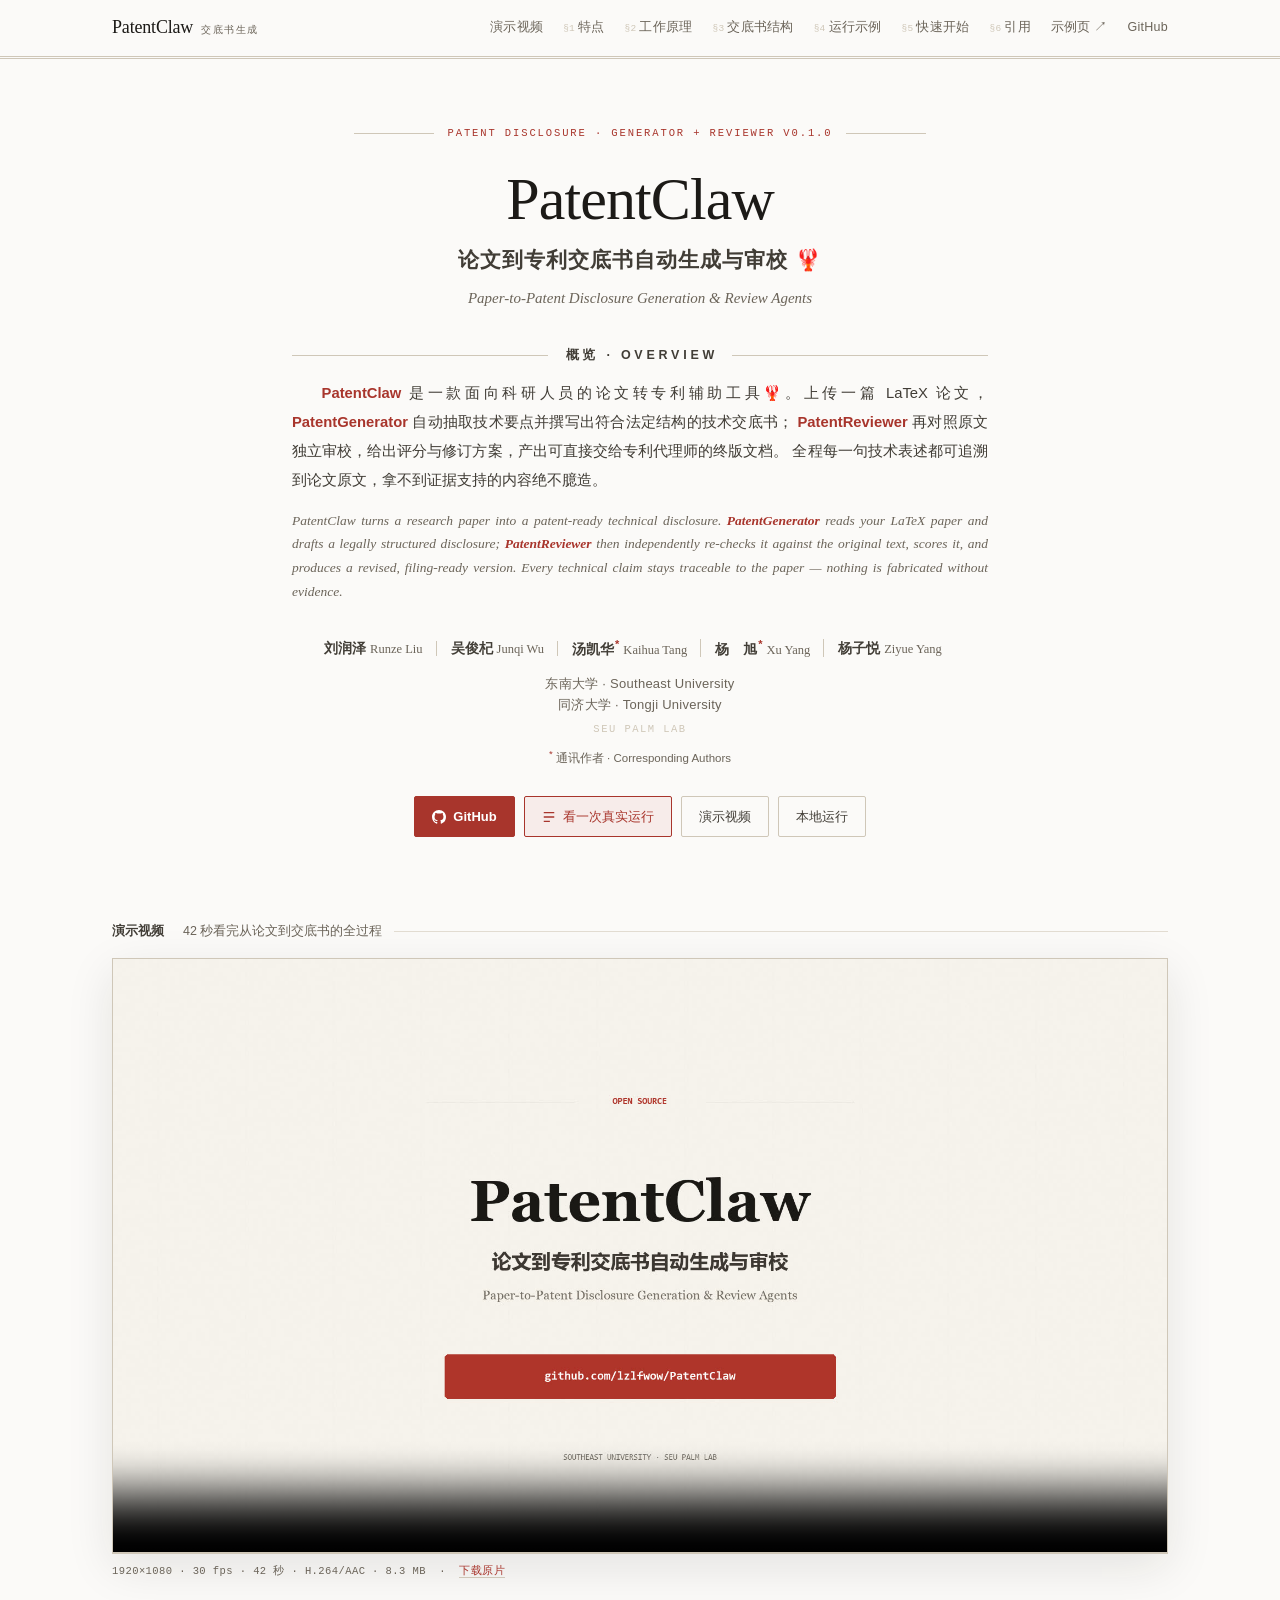
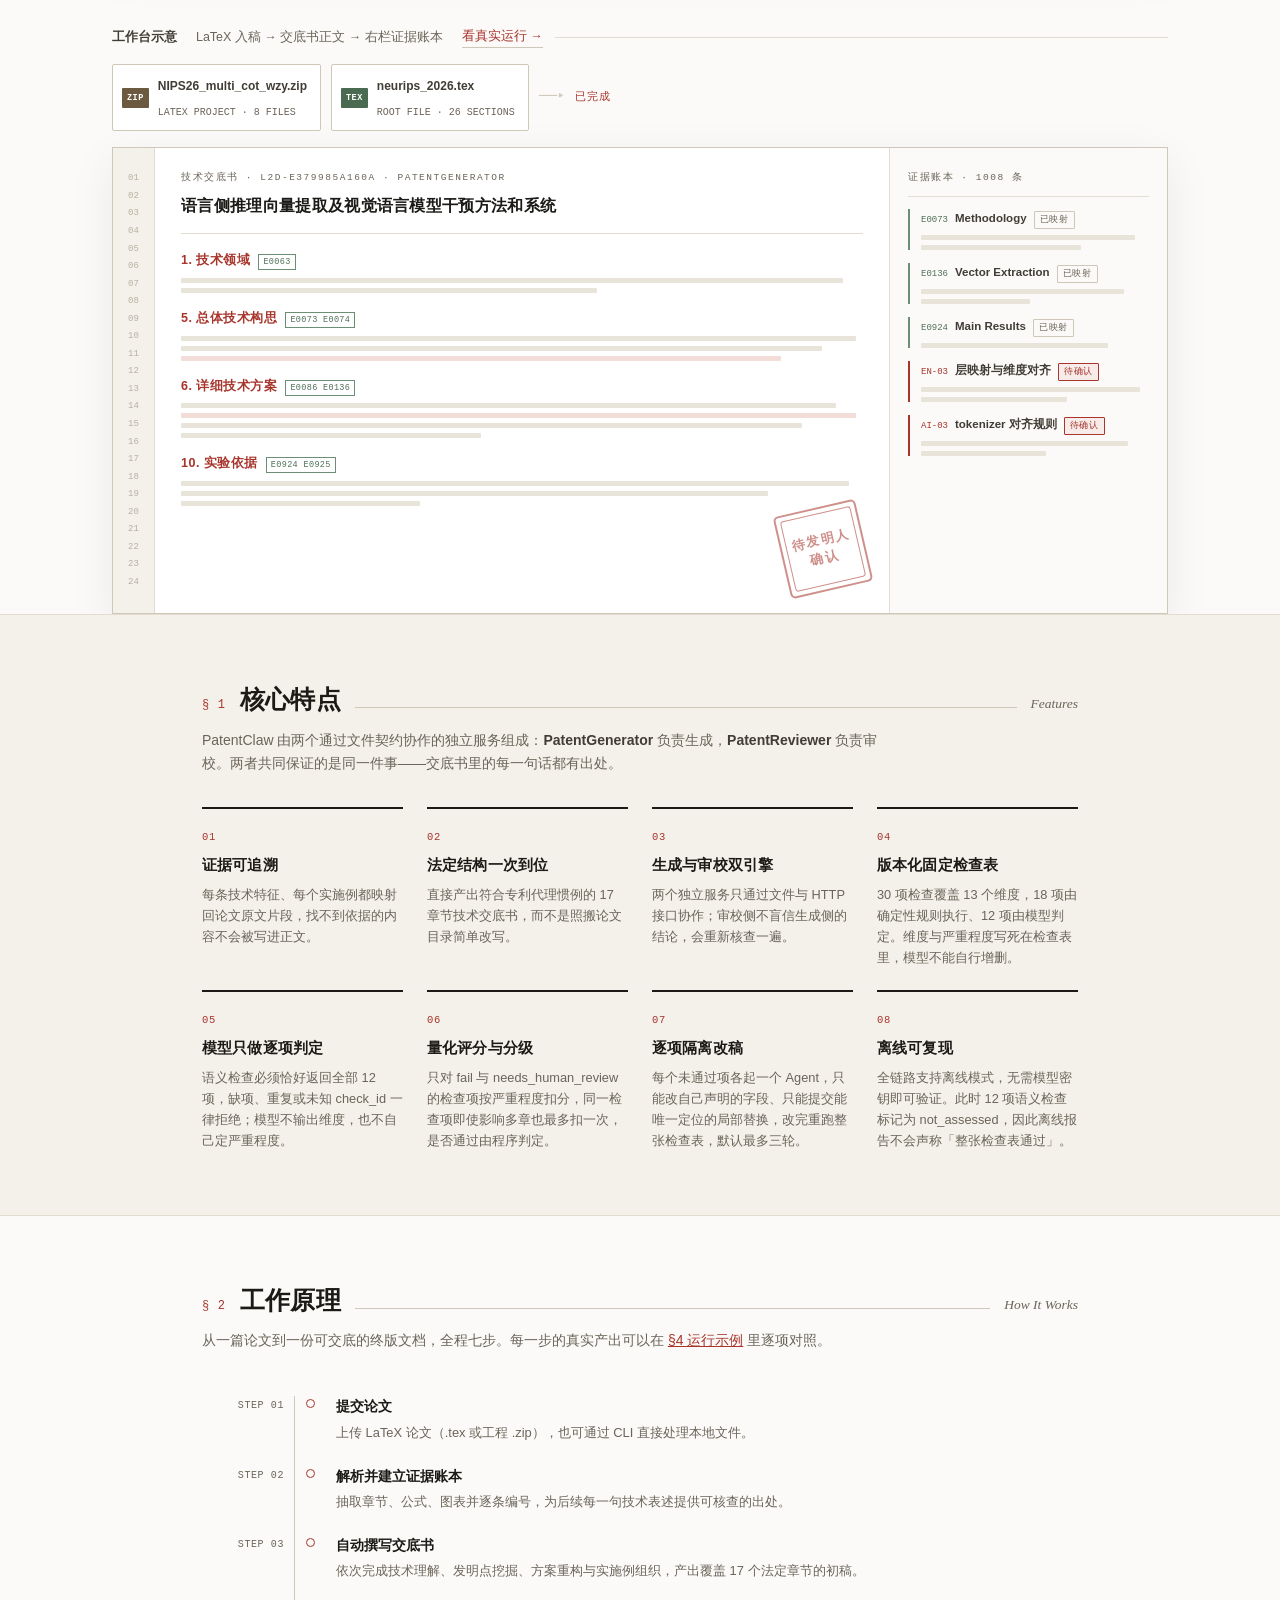
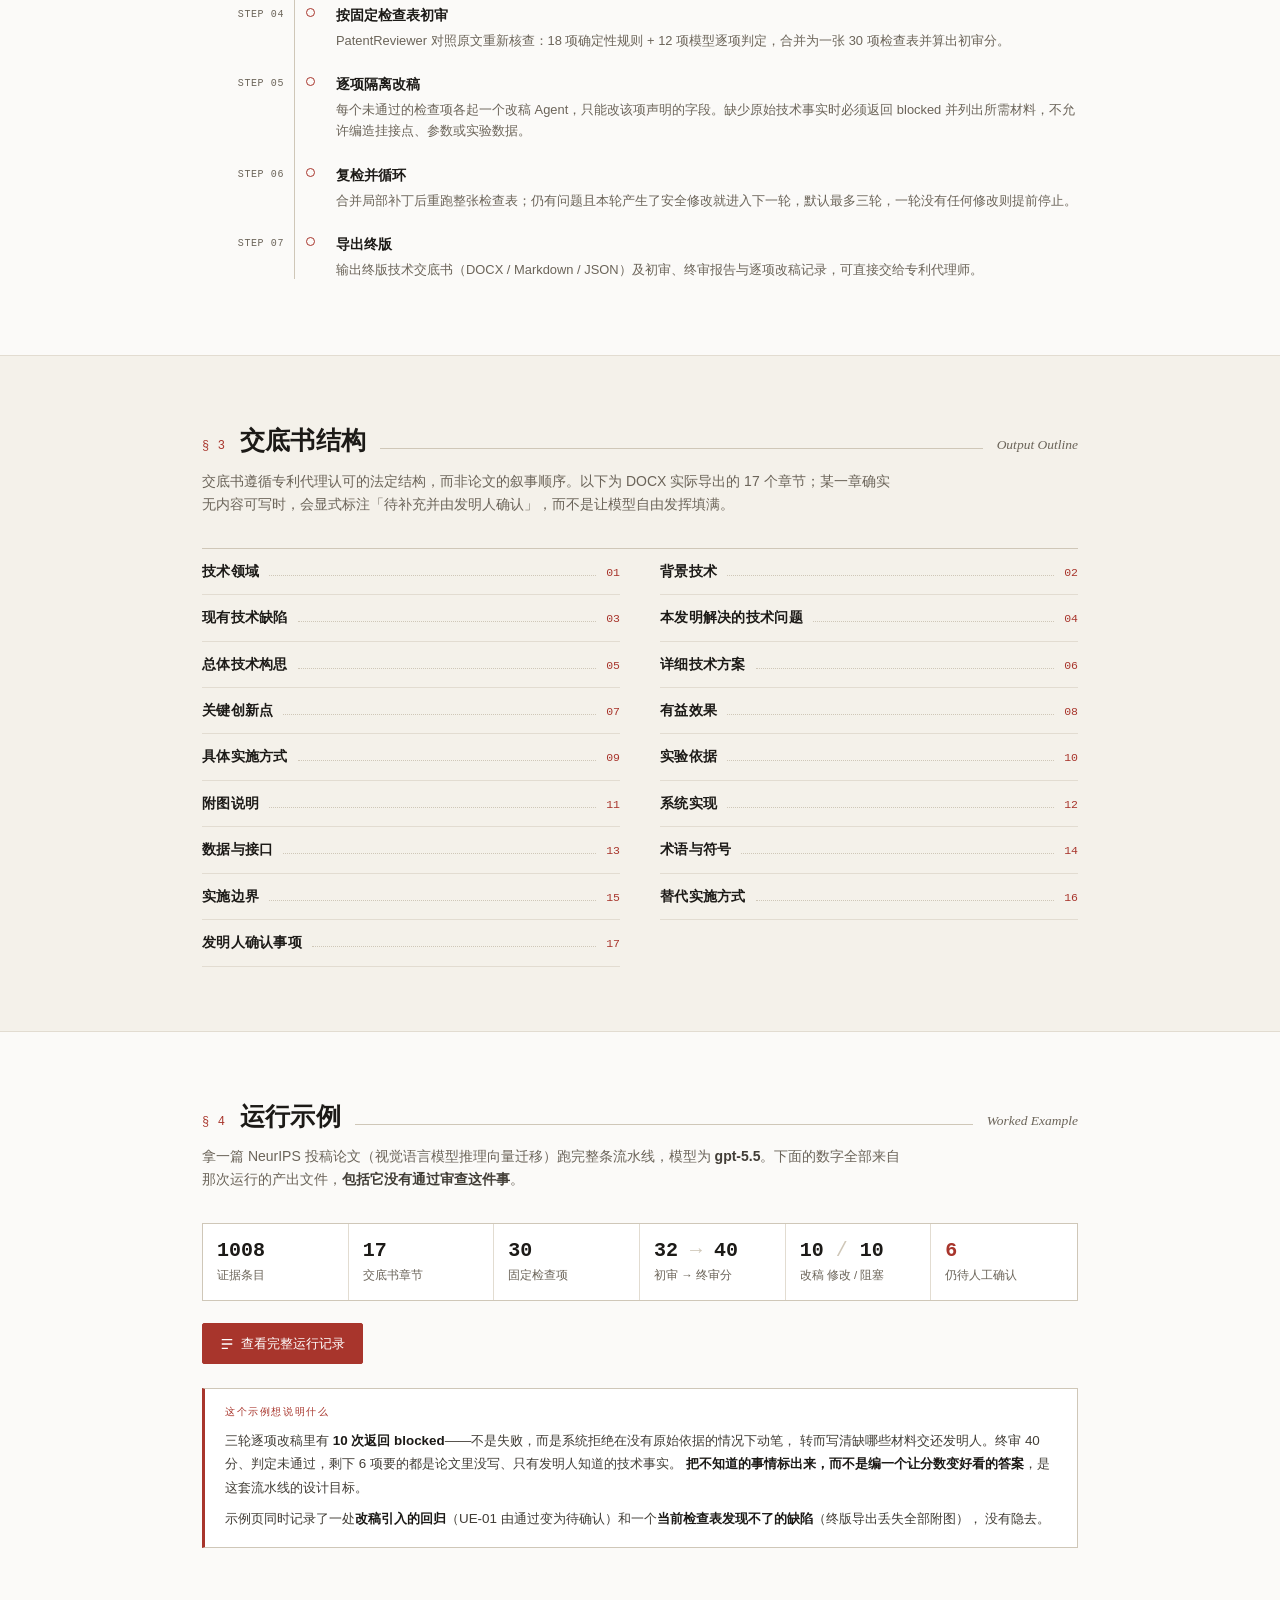
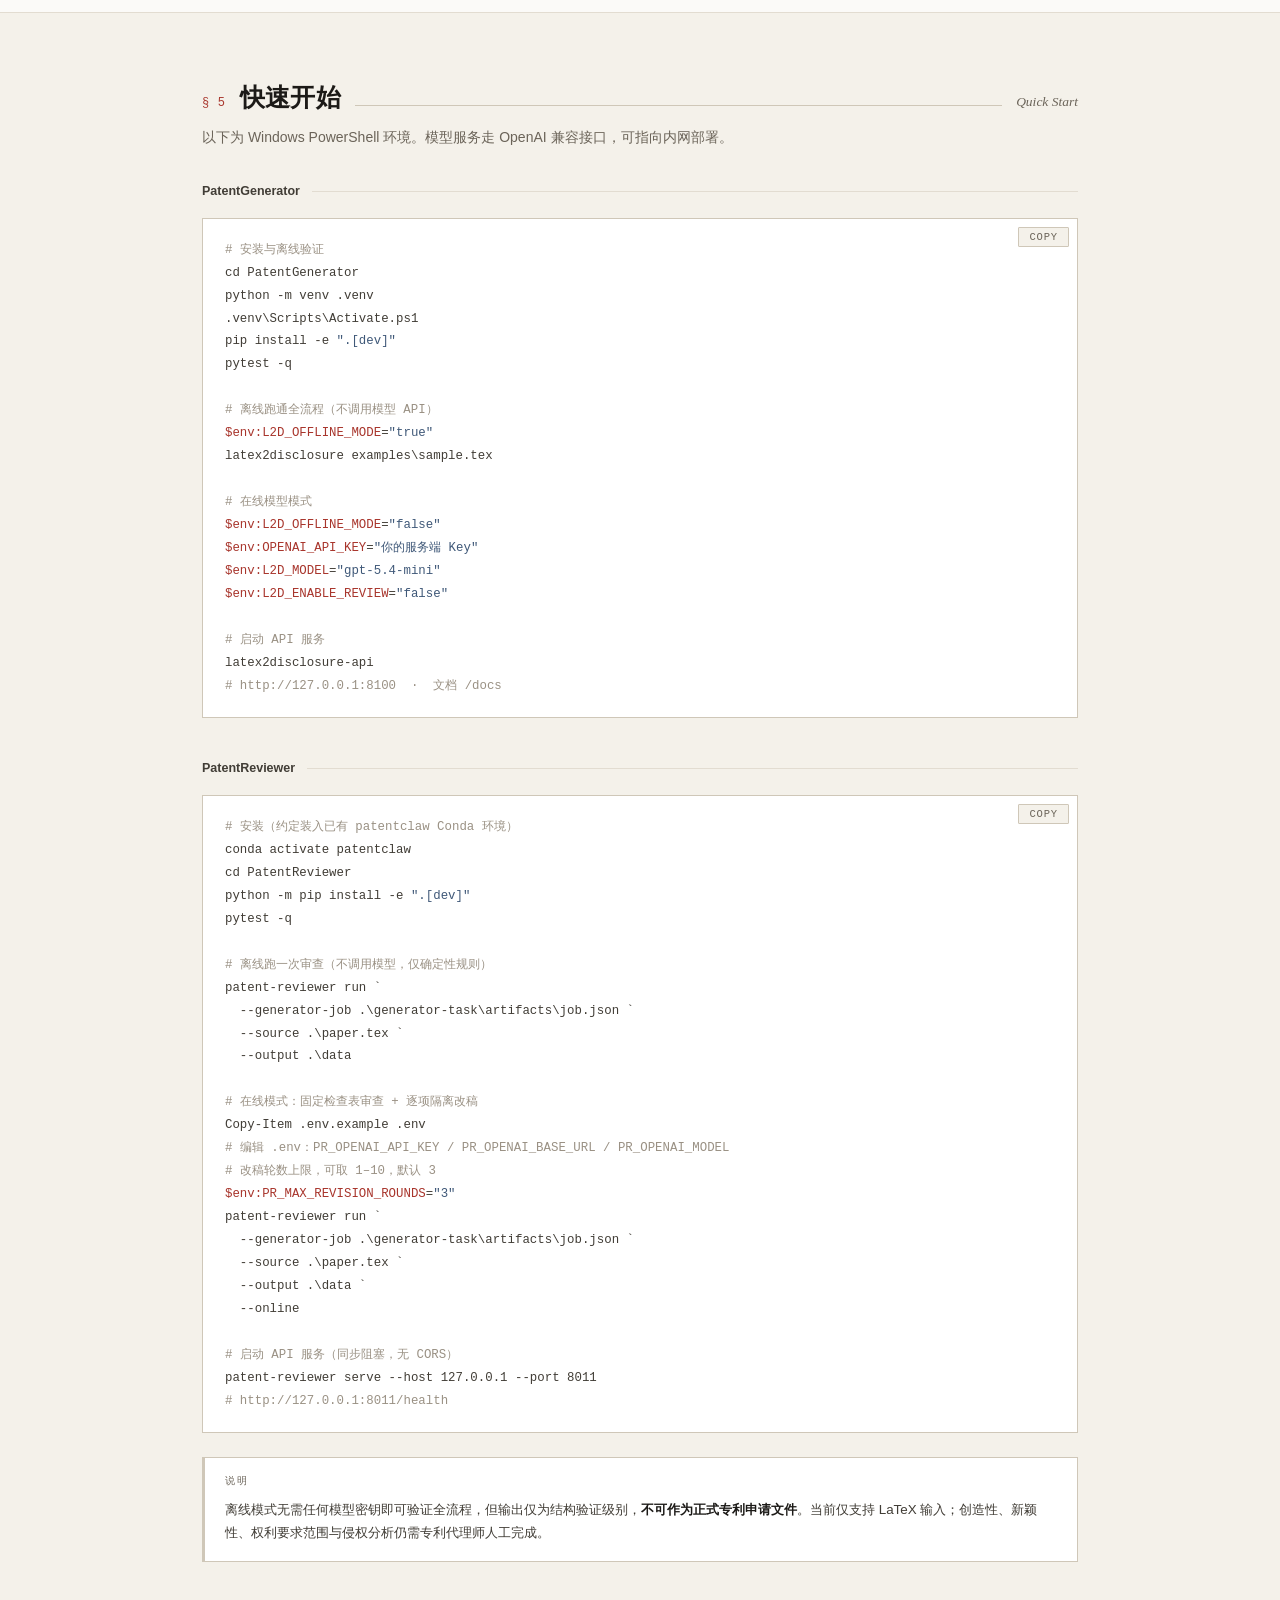
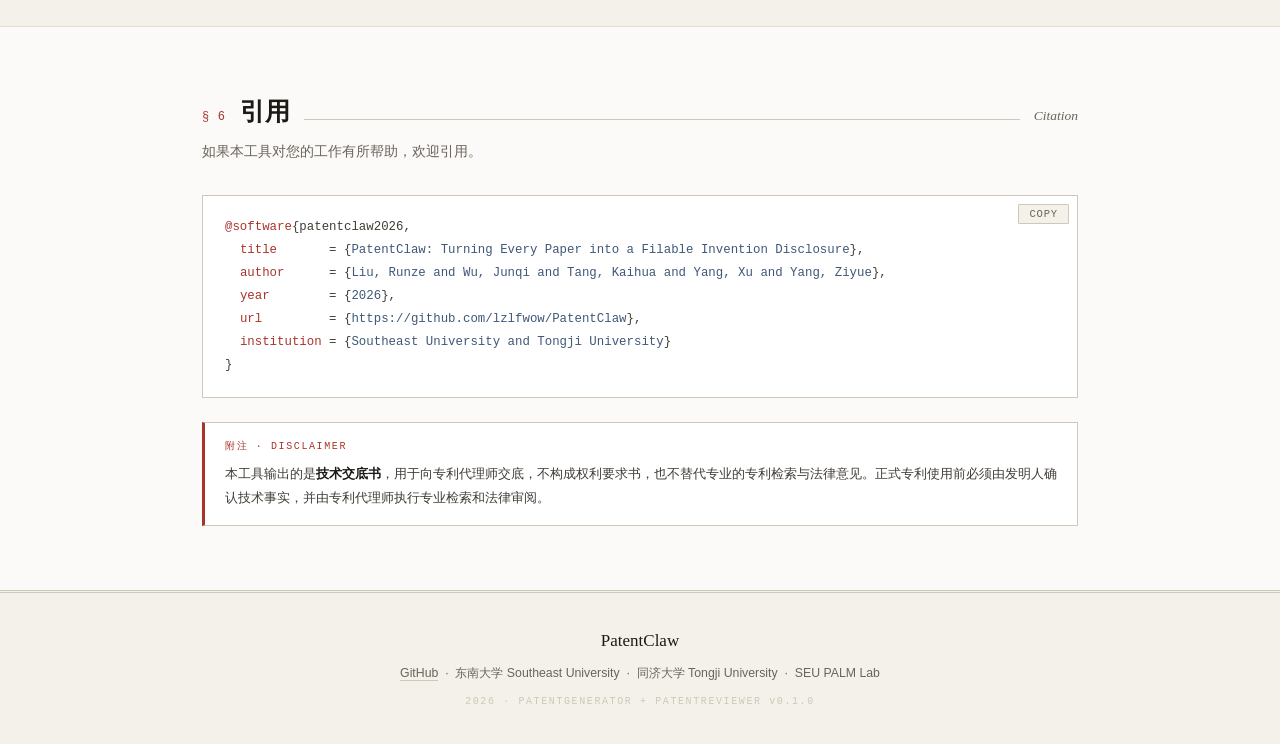
==== commit 10112ec6: "docs(web): update affiliations and corresponding authors" ====
--- a/web/index.html
+++ b/web/index.html
@@ -297,17 +297,18 @@
     </p>
   </div>
 
-  <!-- TODO: 作者顺序 / 英文名如有变动，改这里与 §6 BibTeX 两处 -->
+  <!-- TODO: 作者、机构或通讯作者信息如有变动，同步修改这里、§6 BibTeX 与页脚 -->
   <div class="authors">
     <span class="a">刘润泽<span class="en">Runze Liu</span></span>
     <span class="a">吴俊杞<span class="en">Junqi Wu</span></span>
-    <span class="a">汤凯华<span class="en">Kaihua Tang</span></span>
+    <span class="a">汤凯华<sup>*</sup><span class="en">Kaihua Tang</span></span>
     <span class="a">杨　旭<sup>*</sup><span class="en">Xu Yang</span></span>
     <span class="a">杨子悦<span class="en">Ziyue Yang</span></span>
   </div>
   <div class="affil">东南大学 · Southeast University</div>
+  <div class="affil">同济大学 · Tongji University</div>
   <div class="affil-lab">SEU PALM Lab</div>
-  <div class="corr-note"><sup>*</sup> 通讯作者</div>
+  <div class="corr-note"><sup>*</sup> 通讯作者 · Corresponding Authors</div>
 
   <div class="btns">
     <a href="https://github.com/lzlfwow/PatentClaw" target="_blank" rel="noopener" class="btn btn-primary">
@@ -737,7 +738,7 @@
   <span class="k">author</span>      = {<span class="v">Liu, Runze and Wu, Junqi and Tang, Kaihua and Yang, Xu and Yang, Ziyue</span>},
   <span class="k">year</span>        = {<span class="v">2026</span>},
   <span class="k">url</span>         = {<span class="v">https://github.com/lzlfwow/PatentClaw</span>},
-  <span class="k">institution</span> = {<span class="v">Southeast University</span>}
+  <span class="k">institution</span> = {<span class="v">Southeast University and Tongji University</span>}
 }</div>
     </div>
 
@@ -753,7 +754,7 @@
   <div class="foot-brand">PatentClaw</div>
   <p>
     <a href="https://github.com/lzlfwow/PatentClaw" target="_blank" rel="noopener">GitHub</a>
-    &nbsp;·&nbsp; 东南大学 Southeast University &nbsp;·&nbsp; SEU PALM Lab
+    &nbsp;·&nbsp; 东南大学 Southeast University &nbsp;·&nbsp; 同济大学 Tongji University &nbsp;·&nbsp; SEU PALM Lab
   </p>
   <div class="foot-meta">2026 · PATENTGENERATOR + PATENTREVIEWER v0.1.0</div>
 </footer>
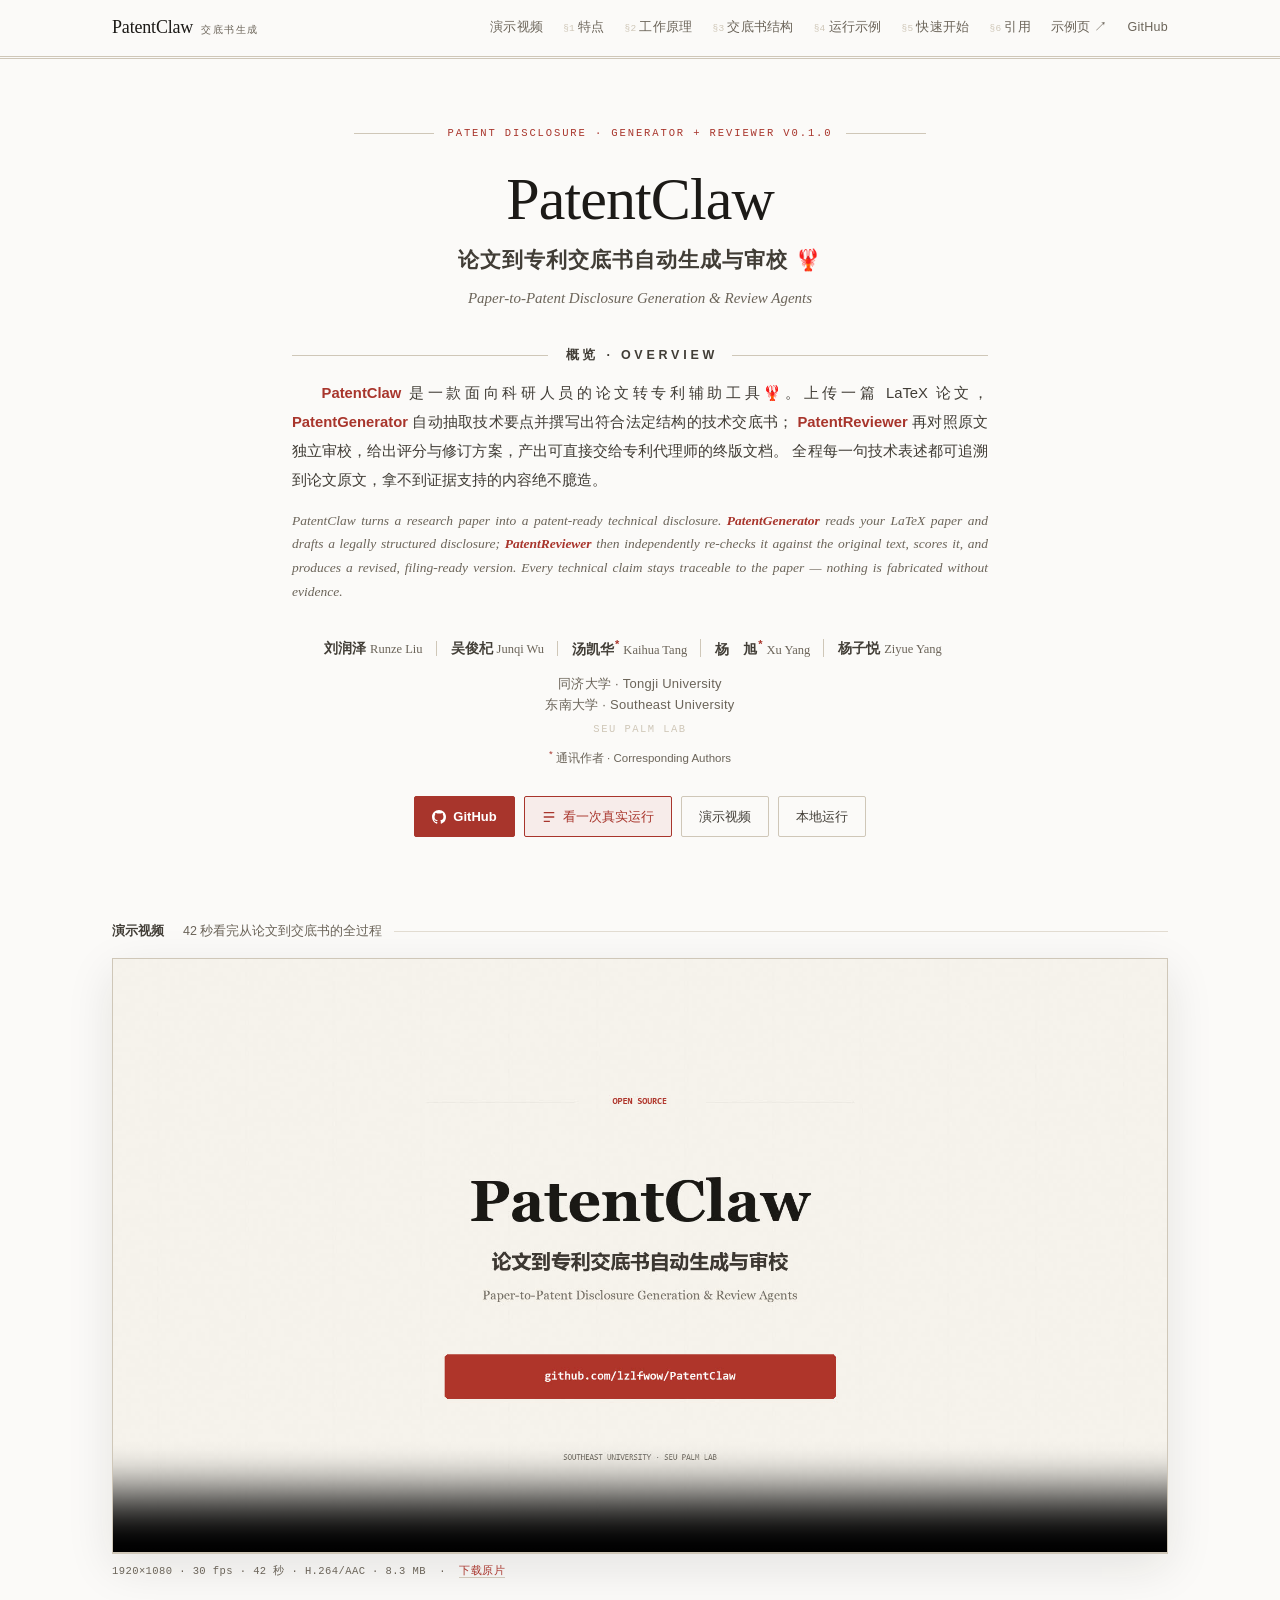
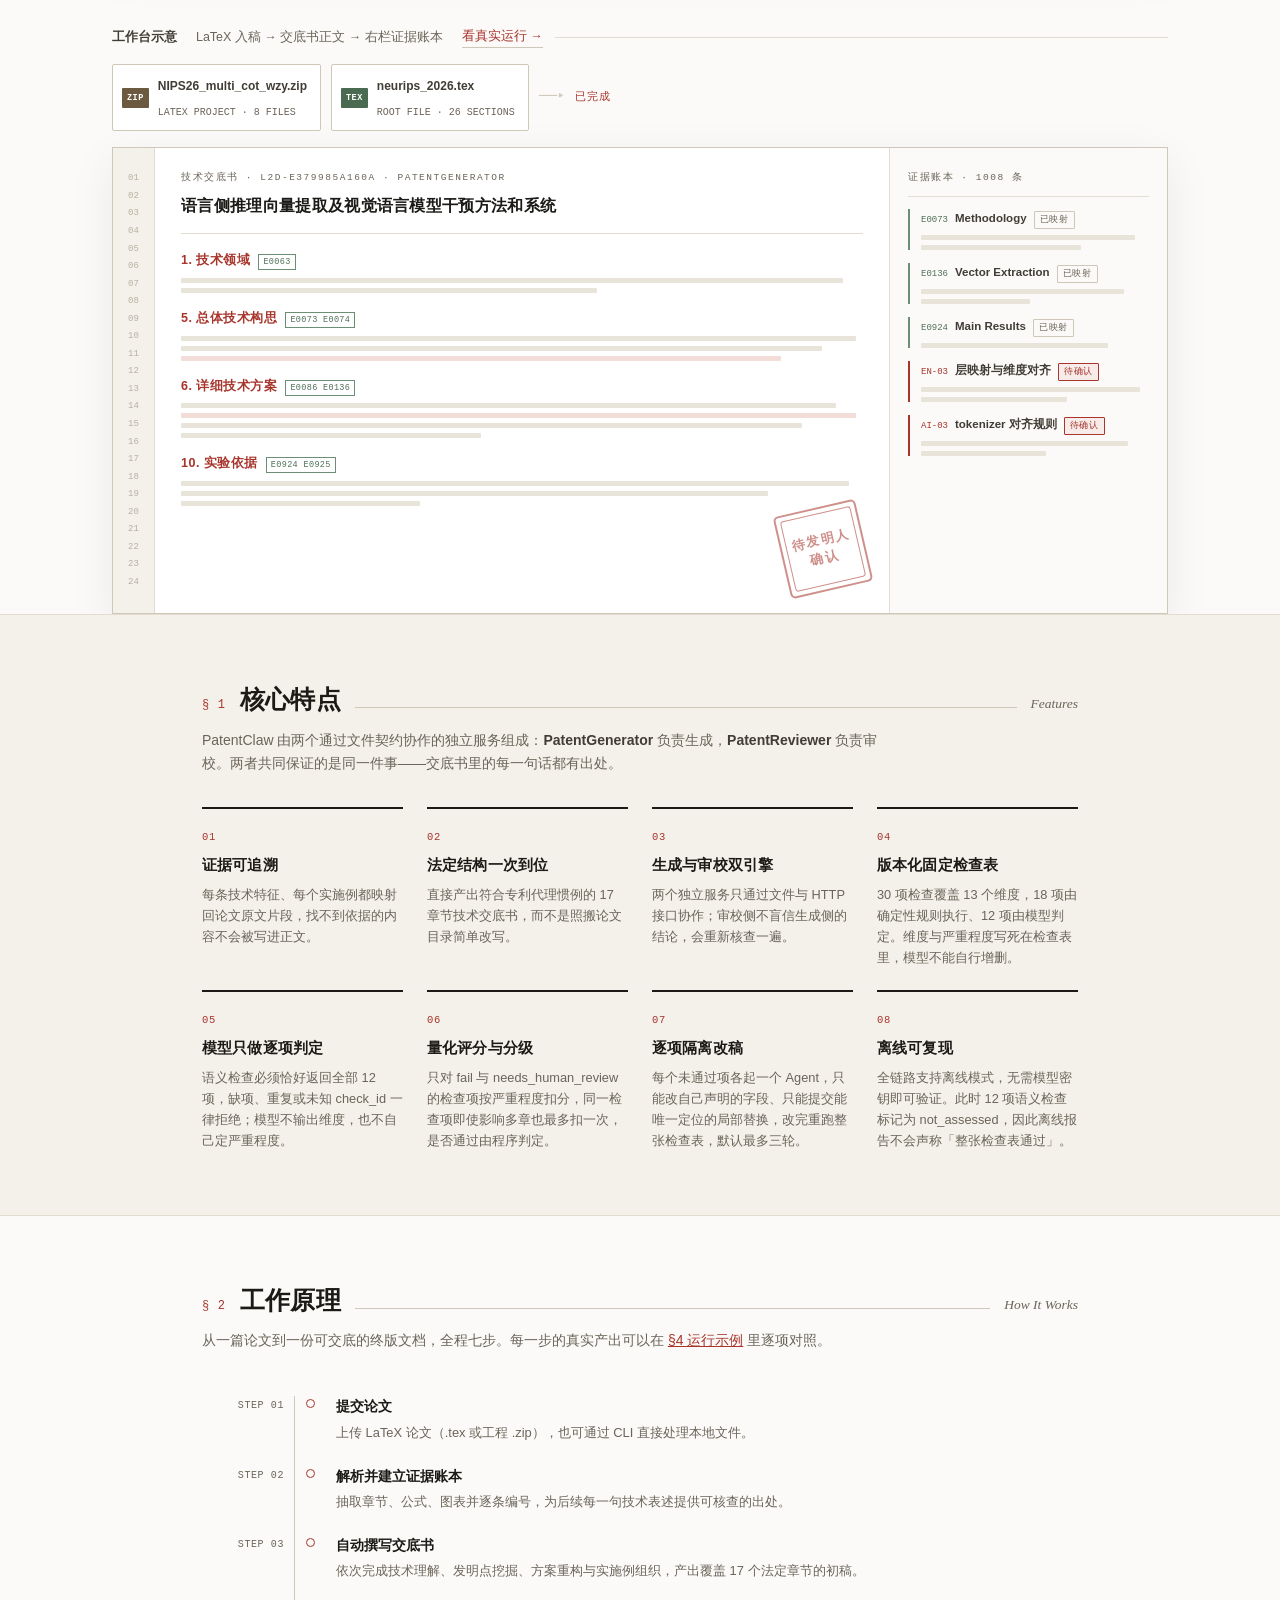
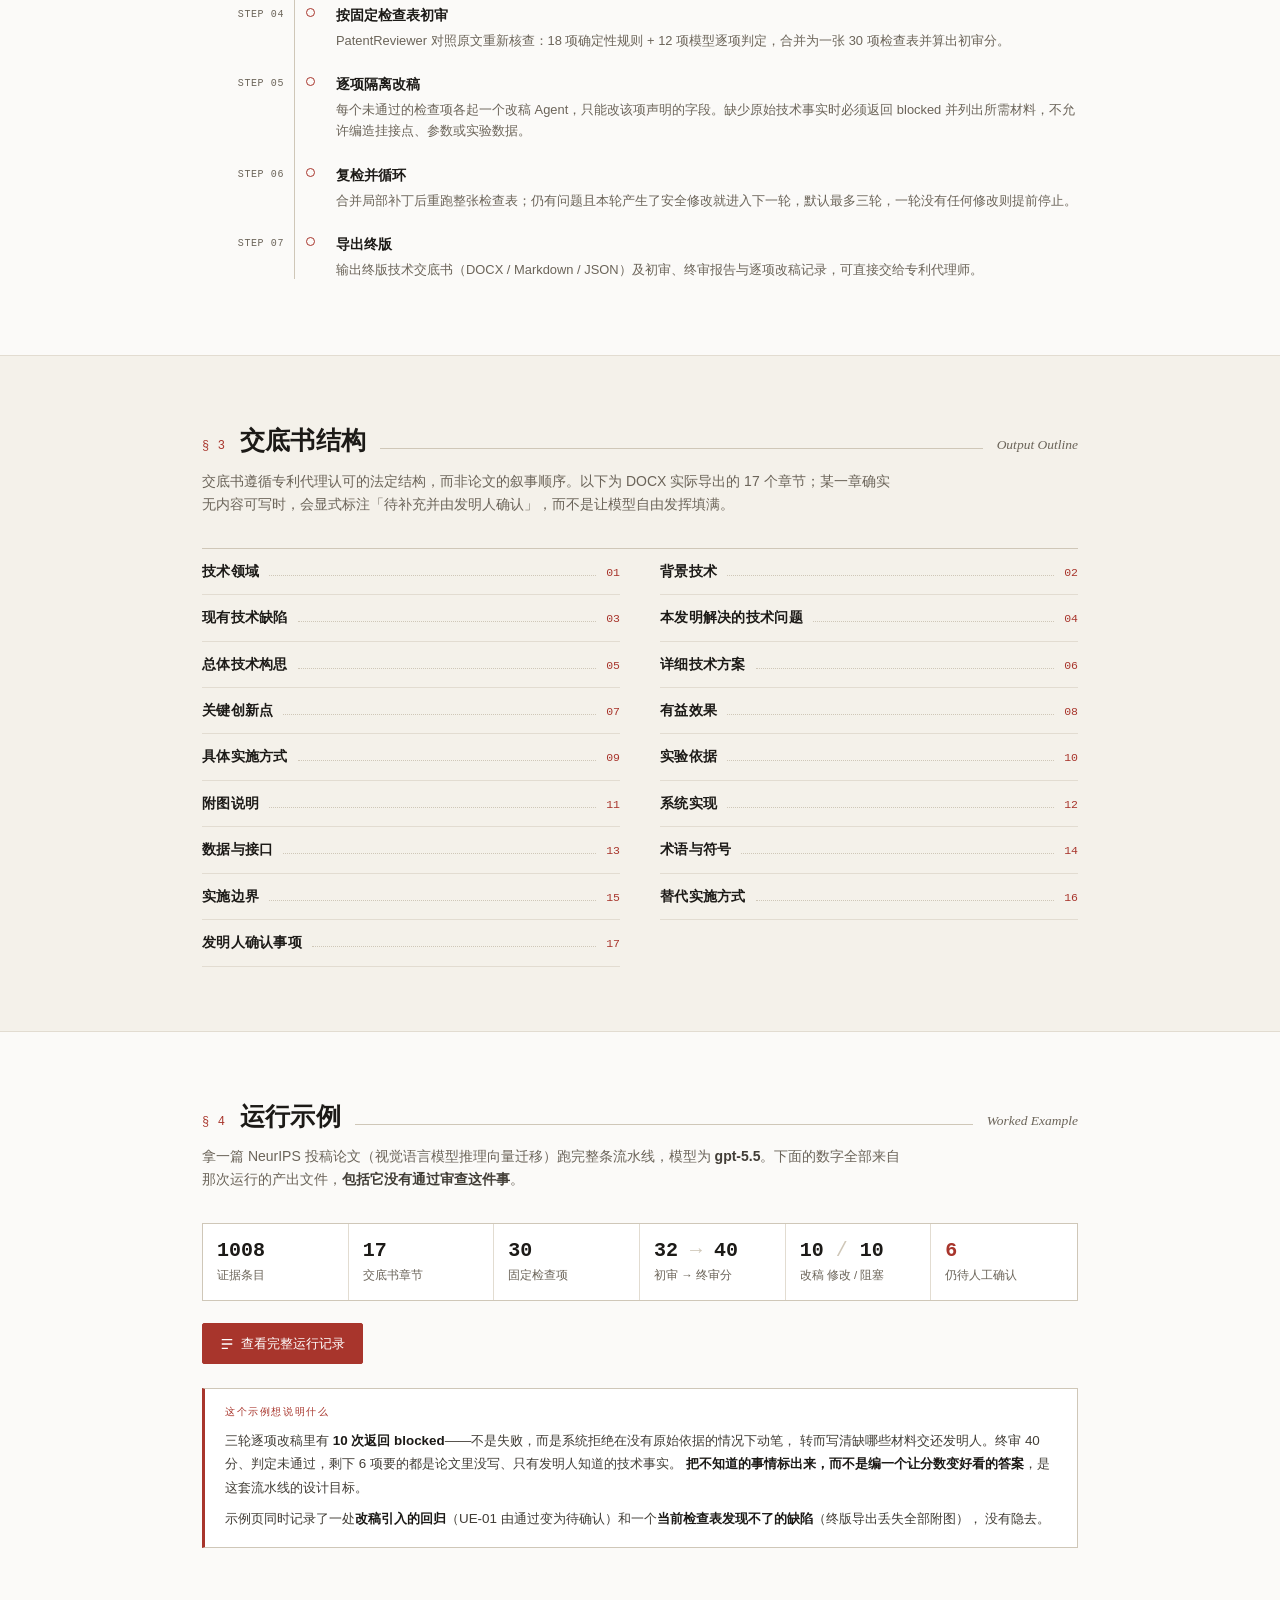
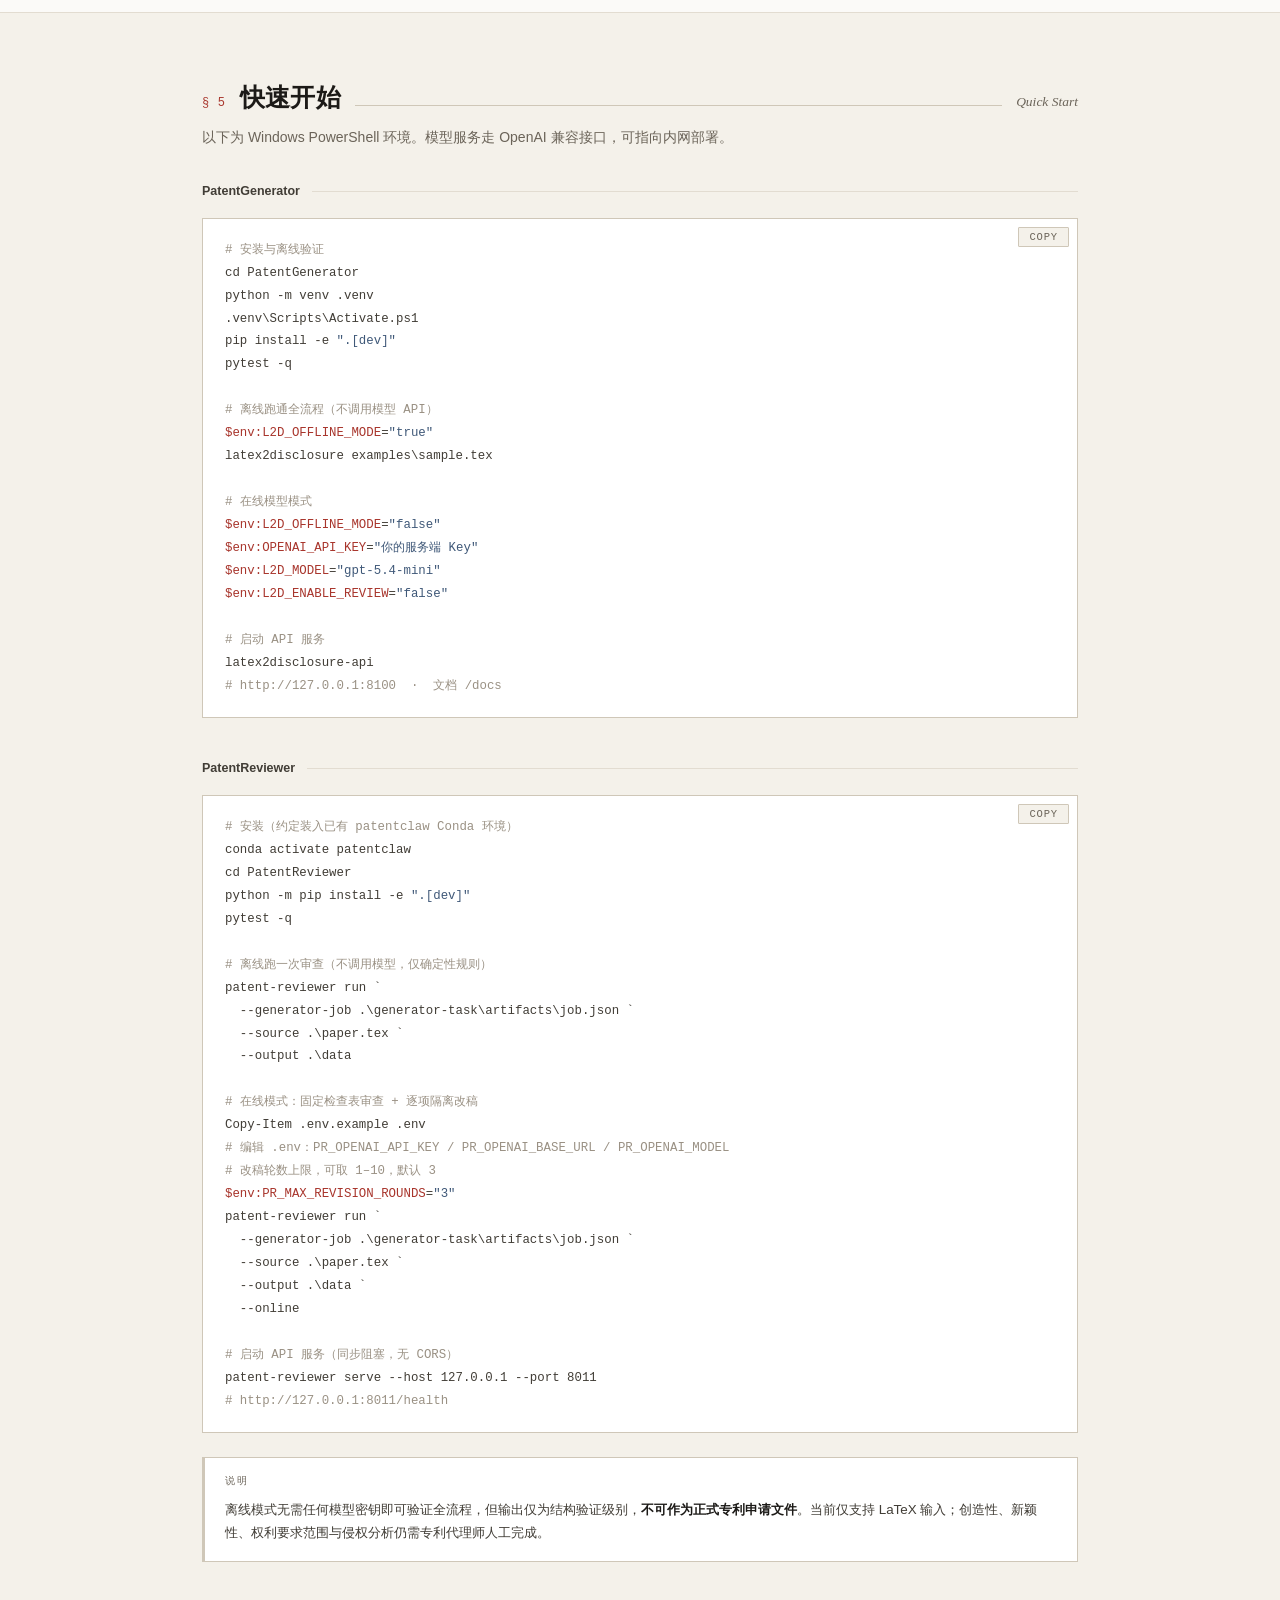
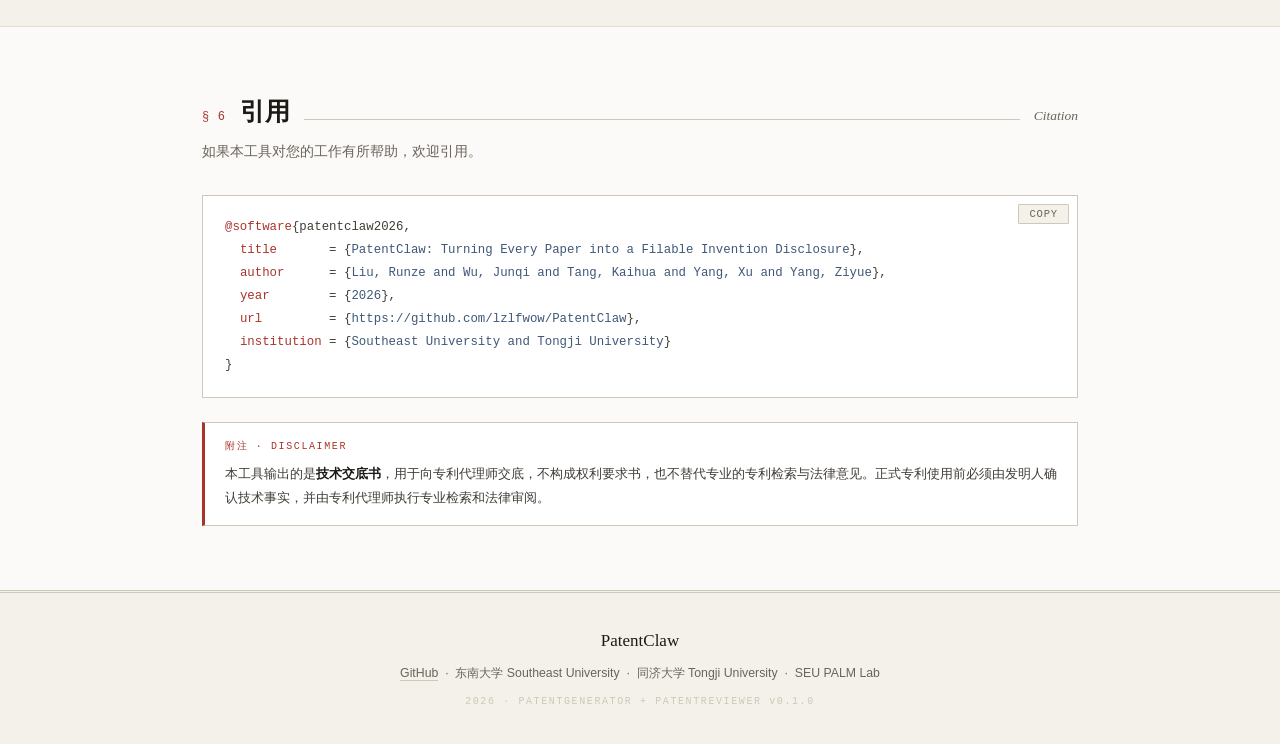
==== commit 352b9337: "Add Southeast University affiliation to index.html" ====
--- a/web/index.html
+++ b/web/index.html
@@ -305,8 +305,8 @@
     <span class="a">杨　旭<sup>*</sup><span class="en">Xu Yang</span></span>
     <span class="a">杨子悦<span class="en">Ziyue Yang</span></span>
   </div>
+  <div class="affil">同济大学 · Tongji University</div>
   <div class="affil">东南大学 · Southeast University</div>
-  <div class="affil">同济大学 · Tongji University</div>
   <div class="affil-lab">SEU PALM Lab</div>
   <div class="corr-note"><sup>*</sup> 通讯作者 · Corresponding Authors</div>
 
